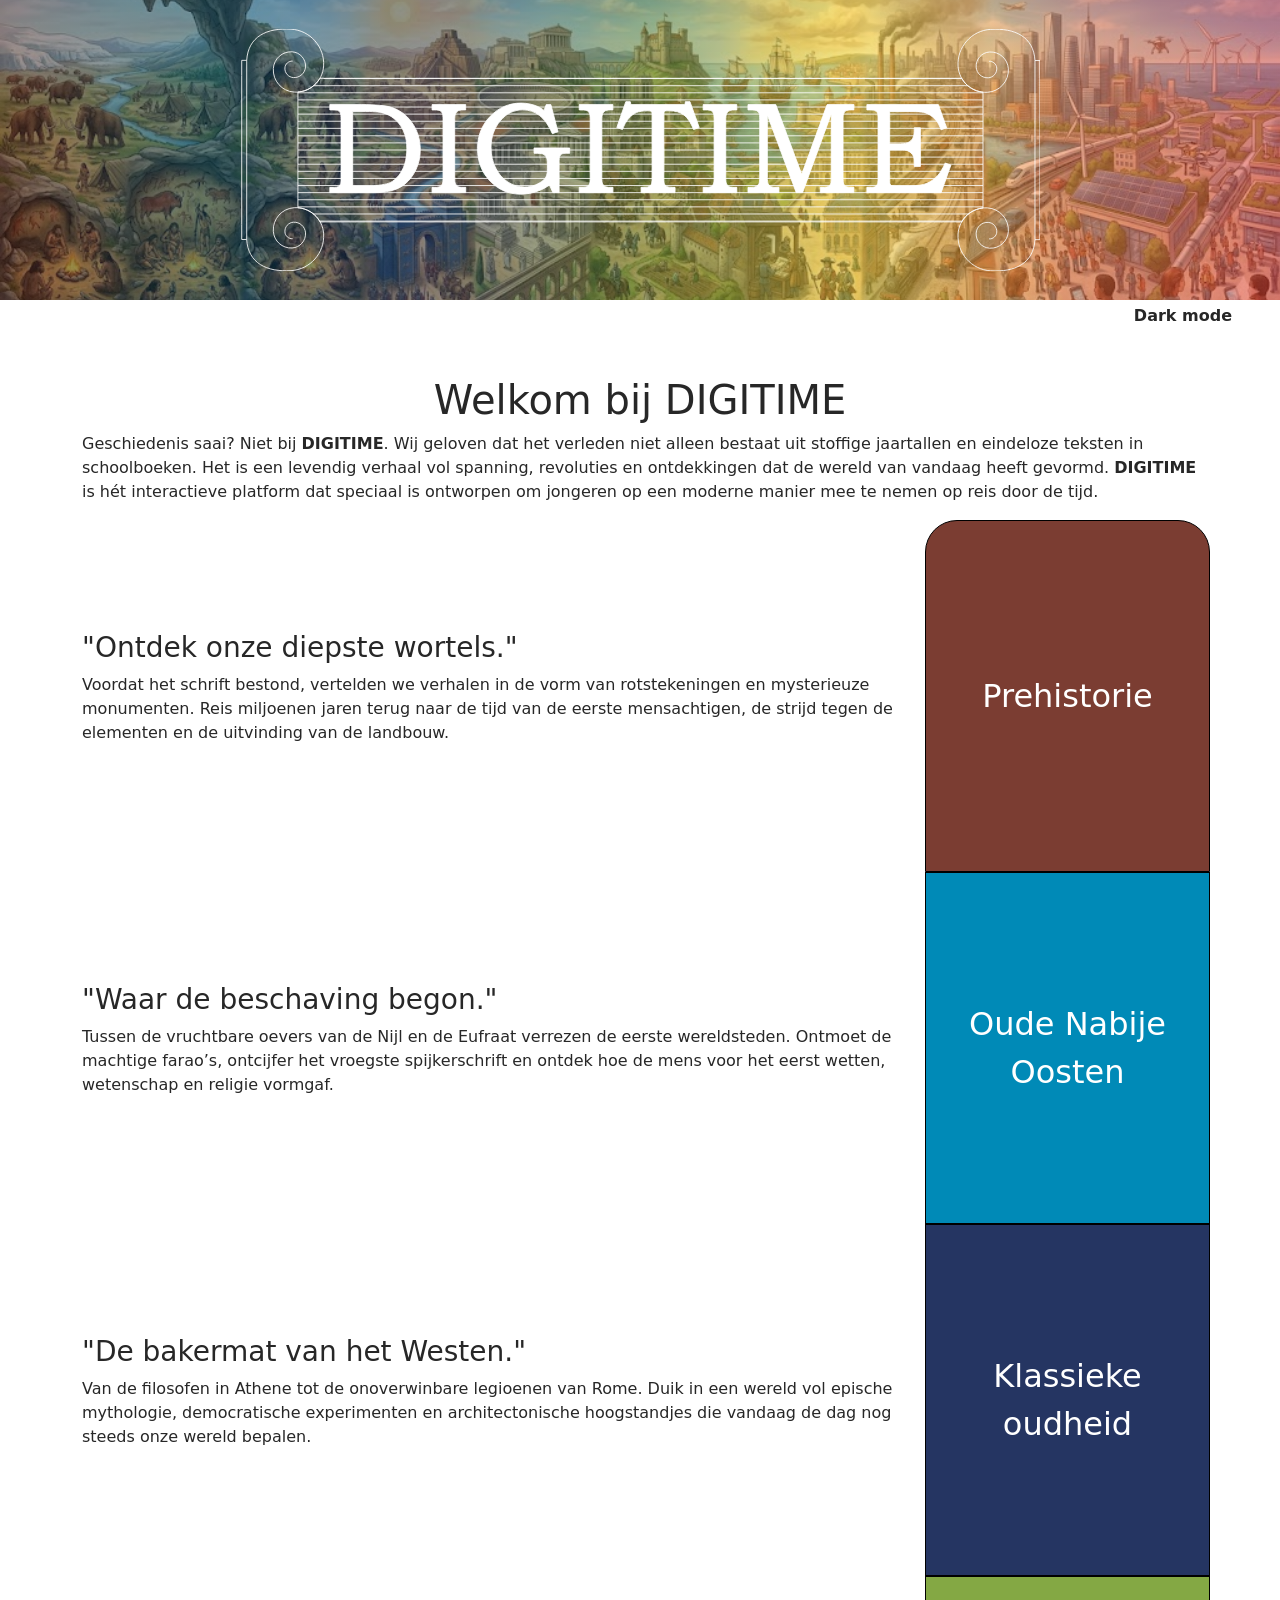
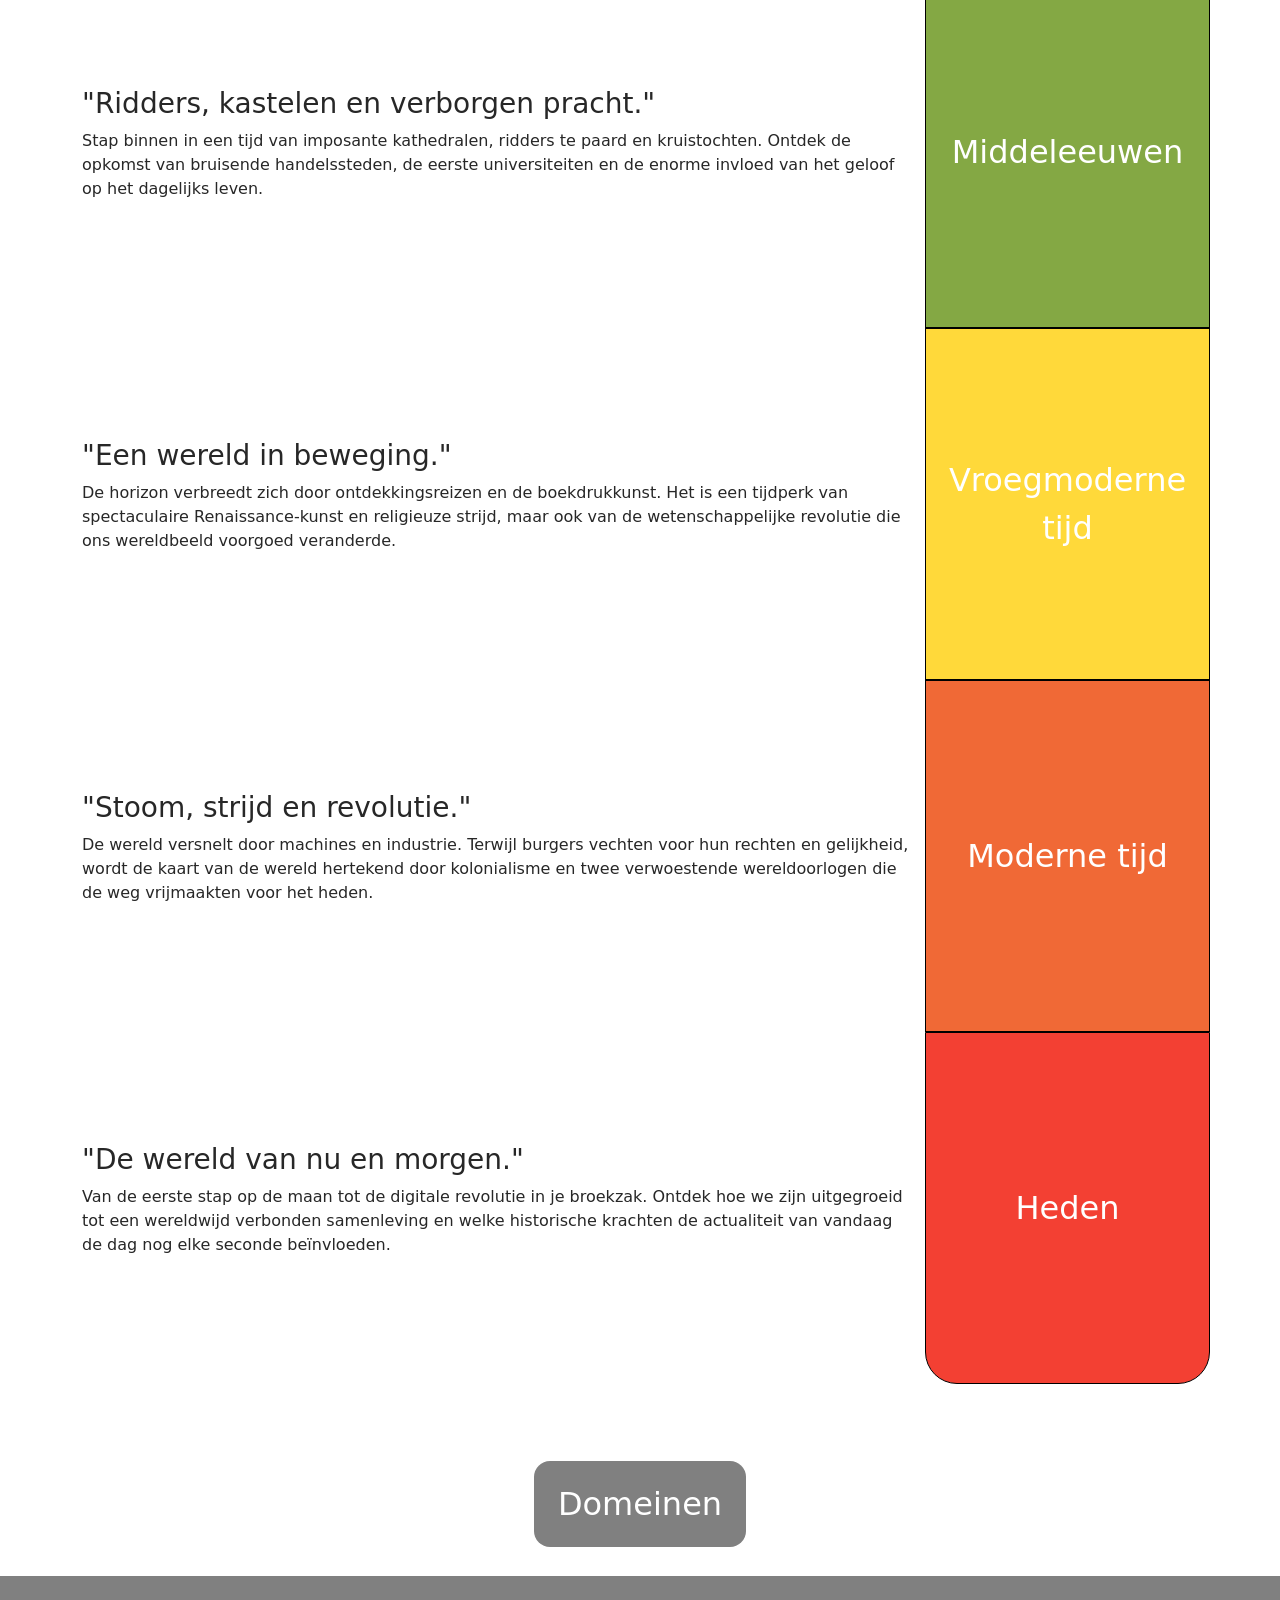
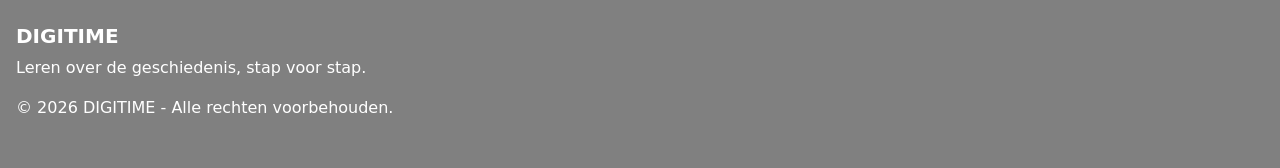
==== index.html @ 824a4dc9 "." ====
<!DOCTYPE html>
<html lang="nl">
<head>
    <meta charset="UTF-8">
    <meta content="width=device-width, initial-scale=1.0" name="viewport">
    <title>Digitime</title>
    <link href="/style/Main.css" rel="stylesheet">
    <link rel="shortcut icon" href="../fotos/faviconWhite.ico" type="image/x-icon">
    <script src="https://cdn.jsdelivr.net/npm/bootstrap@5.3.0/dist/js/bootstrap.bundle.min.js"></script>
</head>
<body>
<header class="w-100 mb-md-1 mb-2 d-flex justify-content-center align-items-center" id="mainPageHeader">
    <img src="fotos/logoWhite.svg" alt="logo van Digitime" id="logo">
</header>
<div class="d-flex justify-content-end pe-md-5 pe-3 pb-5">
    <input id="darkModeLightMode" name="darkMode/lightMode" type="checkbox">
    <label for="darkModeLightMode" id="darkMode">Dark mode</label>
    <label for="darkModeLightMode" id="lightMode">Light mode</label>
</div>
<h1 class="container text-center">Welkom bij DIGITIME</h1>
<p class="container text-center text-md-start">Geschiedenis saai? Niet bij <strong>DIGITIME</strong>. Wij geloven dat het verleden niet alleen bestaat uit stoffige
    jaartallen en eindeloze teksten in schoolboeken. Het is een levendig verhaal vol spanning, revoluties en
    ontdekkingen dat de wereld van vandaag heeft gevormd. <strong>DIGITIME</strong> is hét interactieve platform dat speciaal is
    ontworpen om jongeren op een moderne manier mee te nemen op reis door de tijd.</p>

<ul id="tijdlijn" class="container">
    <li class="container-fluid" id="Prehistorie">
        <div class="row">
            <div class="col-12 col-md-8 col-lg-9 my-auto d-none d-md-block">
                <h3>"Ontdek onze diepste wortels."</h3>
                <p>Voordat het schrift bestond, vertelden we verhalen in de vorm van rotstekeningen en
                    mysterieuze monumenten. Reis miljoenen jaren terug naar de tijd van de eerste mensachtigen, de
                    strijd
                    tegen de elementen en de uitvinding van de landbouw.</p>
            </div>
            <a class="col-3 col-md-4 col-lg-3 tijdvak" href="subpaginas/prehistorie.html">Prehistorie</a>
        </div>
    </li>
    <li class="container-fluid" id="OudeNabijeOosten">
        <div class="row">
            <div class="col-12 col-md-8 col-lg-9 my-auto d-none d-md-block">
                <h3>"Waar de beschaving begon."</h3>
                <p>Tussen de vruchtbare oevers van de Nijl en de Eufraat verrezen de eerste wereldsteden. Ontmoet de
                    machtige farao’s, ontcijfer het vroegste spijkerschrift en ontdek hoe de mens voor het eerst wetten,
                    wetenschap en religie vormgaf.</p>
            </div>
            <a class="col-3 col-md-4 col-lg-3 tijdvak" href="subpaginas/OudeNabijeOosten.html">Oude Nabije Oosten</a>
        </div>
    </li>
    <li class="container-fluid" id="KlassiekeOudheid">
        <div class="row">
            <div class="col-12 col-md-8 col-lg-9 my-auto d-none d-md-block">
                <h3>"De bakermat van het Westen."</h3>
                <p>Van de filosofen in Athene tot de onoverwinbare legioenen van Rome. Duik in een wereld vol epische
                    mythologie, democratische experimenten en architectonische hoogstandjes die vandaag de dag nog
                    steeds onze wereld bepalen.</p>
            </div>
            <a class="col-3 col-md-4 col-lg-3 tijdvak" href="subpaginas/KlassiekeOudheid.html">Klassieke oudheid</a>
        </div>
    </li>
    <li class="container-fluid" id="Middeleeuwen">
        <div class="row">
            <div class="col-12 col-md-8 col-lg-9 my-auto d-none d-md-block">
                <h3>"Ridders, kastelen en verborgen pracht."</h3>
                <p>Stap binnen in een tijd van imposante kathedralen, ridders te paard en kruistochten. Ontdek de
                    opkomst van bruisende handelssteden, de eerste universiteiten en de enorme invloed van het geloof op
                    het dagelijks leven.</p>
            </div>
            <a class="col-3 col-md-4 col-lg-3 tijdvak" href="subpaginas/Middeleeuwen.html">Middeleeuwen</a>
        </div>
    </li>
    <li class="container-fluid" id="VroegmoderneTijd">
        <div class="row">
            <div class="col-12 col-md-8 col-lg-9 my-auto d-none d-md-block">
                <h3>"Een wereld in beweging."</h3>
                <p>De horizon verbreedt zich door ontdekkingsreizen en de boekdrukkunst. Het is een tijdperk van
                    spectaculaire Renaissance-kunst en religieuze strijd, maar ook van de wetenschappelijke revolutie
                    die ons wereldbeeld voorgoed veranderde.</p>
            </div>
            <a class="col-3 col-md-4 col-lg-3 tijdvak" href="subpaginas/vroegModerneTijd.html">Vroegmoderne tijd</a>
        </div>
    </li>
    <li class="container-fluid" id="ModerneTijd">
        <div class="row">
            <div class="col-12 col-md-8 col-lg-9 my-auto d-none d-md-block">
                <h3>"Stoom, strijd en revolutie."</h3>
                <p>De wereld versnelt door machines en industrie. Terwijl burgers vechten voor hun rechten en
                    gelijkheid, wordt de kaart van de wereld hertekend door kolonialisme en twee verwoestende
                    wereldoorlogen die de weg vrijmaakten voor het heden.</p>
            </div>
            <a class="col-3 col-md-4 col-lg-3 tijdvak" href="">Moderne tijd</a>
        </div>
    </li>
    <li class="container-fluid" id="Heden">
        <div class="row">
            <div class="col-12 col-md-8 col-lg-9 my-auto d-none d-md-block">
                <h3>"De wereld van nu en morgen."</h3>
                <p>Van de eerste stap op de maan tot de digitale revolutie in je broekzak. Ontdek hoe we zijn
                    uitgegroeid tot een wereldwijd verbonden samenleving en welke historische krachten de actualiteit
                    van vandaag de dag nog elke seconde beïnvloeden.</p>
            </div>
            <a class="col-3 col-md-4 col-lg-3 tijdvak" href="">Heden</a>
        </div>
    </li>
</ul>

<div class="container pt-5 mt-5">
    <div class="text-center">
        <a href="subpaginas/domeinen.html" id="domeinen">Domeinen</a>
    </div>

</div>
<footer class="ps-3 mt-5 py-5">
    <h5 class="fw-bold">DIGITIME</h5>
    <p>Leren over de geschiedenis, stap voor stap.</p>
    <p class="mb-0">&copy; 2026 DIGITIME - Alle rechten voorbehouden.</p>
</footer>
<script src="js/Darkmode.js"></script>
</body>
</html>
---- style/Main.css ----
@import "bootstrap.min.css";
@import "global_vars.css";

* {
    padding: 0;
    margin: 0;
    box-sizing: border-box;
    scroll-behavior: smooth;
}

header img {
    max-width: 100%;
    min-height: 15rem;
    height: auto;
    border-radius: 0;
}

body {
    position: relative;
    min-height: 100vh;
    padding-bottom: 50px;
    width: 100%;
    max-width: 100%;
    overflow-x: hidden;
    transition: background-color 0.6s ease;
    background-color: white;
    color: #272727;

    .tijd {
        border-bottom: 2px solid;
    }

    p.tijd {
        font-size: 1.2rem;
    }

    section {
        padding-bottom: 2rem;

        img, video {
            border-radius: 3rem;
            max-width: 100%;
            height: auto;
            object-fit: cover;
        }

        video {
            max-width: 60%;
        }

    }

    table {
        width: 100%;
    }

    #Header {
        border-radius: 0;
        width: 100%;
        display: flex;
    }

    img, video {
        border-radius: 3rem;
    }

    #logo {
        border-radius: 0;
    }

    .btn-controle{
        margin-top: 1rem;
        width: 100%;
    }

    .btn-primary {
        border: 0;
    }

    #domeinen {
        font-size: 2rem;
        color: white;
        text-decoration: none;
        background-color: Grey;
        padding: 1.5rem;
        border-radius: 1rem;
        transition: background-color 0.5s;

        &:hover {
            background-color: darkgray;
        }
    }
}

#mainPageHeader {
    background-image:
            linear-gradient(90deg,rgba(82, 37, 27, 0.5) 0%, rgba(0, 69, 92, 0.5) 16%, rgba(37, 53, 98, 0.5) 33%, rgba(92, 119, 47, 0.5) 50%, rgba(255, 217, 58, 0.5) 68%, rgba(240, 105, 54, 0.5) 84%, rgba(243, 64, 51, 0.5) 100%),
    url("../fotos/header.jpeg");
    background-size: cover;
    width: auto;
    max-height: 300px;
    min-height: 300px;
    background-repeat: no-repeat;
    background-position: center;

    img {
        max-width: 50rem;
        width: 100%;
    }
}

footer {
    width: 100%;
    background-color: grey;
    color: white;
    position: absolute;
}

#tijdlijn {
    list-style-type: none;
    width: 100%;
    margin: auto;

    li {
        padding-left: 0;
        padding-right: 0;

        a {
            display: flex;
            justify-content: center;
            align-items: center;
            font-size: 2rem;
            text-decoration: none;
            color: white;
            height: 22rem;
            text-align: center;

            @media screen and (max-width: 767px) {
                margin: 0 auto;
                width: 80%;
                height: 11rem;
            }
        }

    }
}

.tijdvak {
    border: 1px solid black;
}

#Prehistorie div .tijdvak {
    border-radius: 2rem 2rem 0 0;
    background-color: #7b3d32;
    transition: background-color 0.5s ease;

    &:hover {
        background-color: #633128;
    }
}

#OudeNabijeOosten div .tijdvak{
    background-color: #008AB7;
    transition: background-color 0.5s ease;

    &:hover {
        background-color: #006f94;
    }
}

#KlassiekeOudheid div .tijdvak{
    background-color: #253562;
    transition: background-color 0.5s ease;

    &:hover {
        background-color: #1a2646;
    }
}

#Middeleeuwen div .tijdvak{
    background-color: #84A844;
    transition: background-color 0.5s ease;

    &:hover {
        background-color: #6a8736;
    }
}

#VroegmoderneTijd div .tijdvak{
    background-color: #FFD93A;
    transition: background-color 0.5s ease;

    &:hover {
        background-color: #e6c234;
    }
}

#ModerneTijd div .tijdvak{
    background-color: #F06936;
    transition: background-color 0.5s ease;

    &:hover {
        background-color: #d15a2d;
    }
}

#Heden div .tijdvak{
    background-color: #F34033;
    border-radius: 0 0 2rem 2rem;
    transition: background-color 0.6s ease;

    &:hover {
        background-color: #c43329;
    }
}
div {
    label {
        font-weight: bold;
    }

    #darkModeLightMode {
        display: none;
    }
}

.accordion-body {
    background-color: black;
}

.no-transition, .no-transition * {
    transition: none !important;
}

#darkMode, #lightMode {
    cursor: pointer;
}
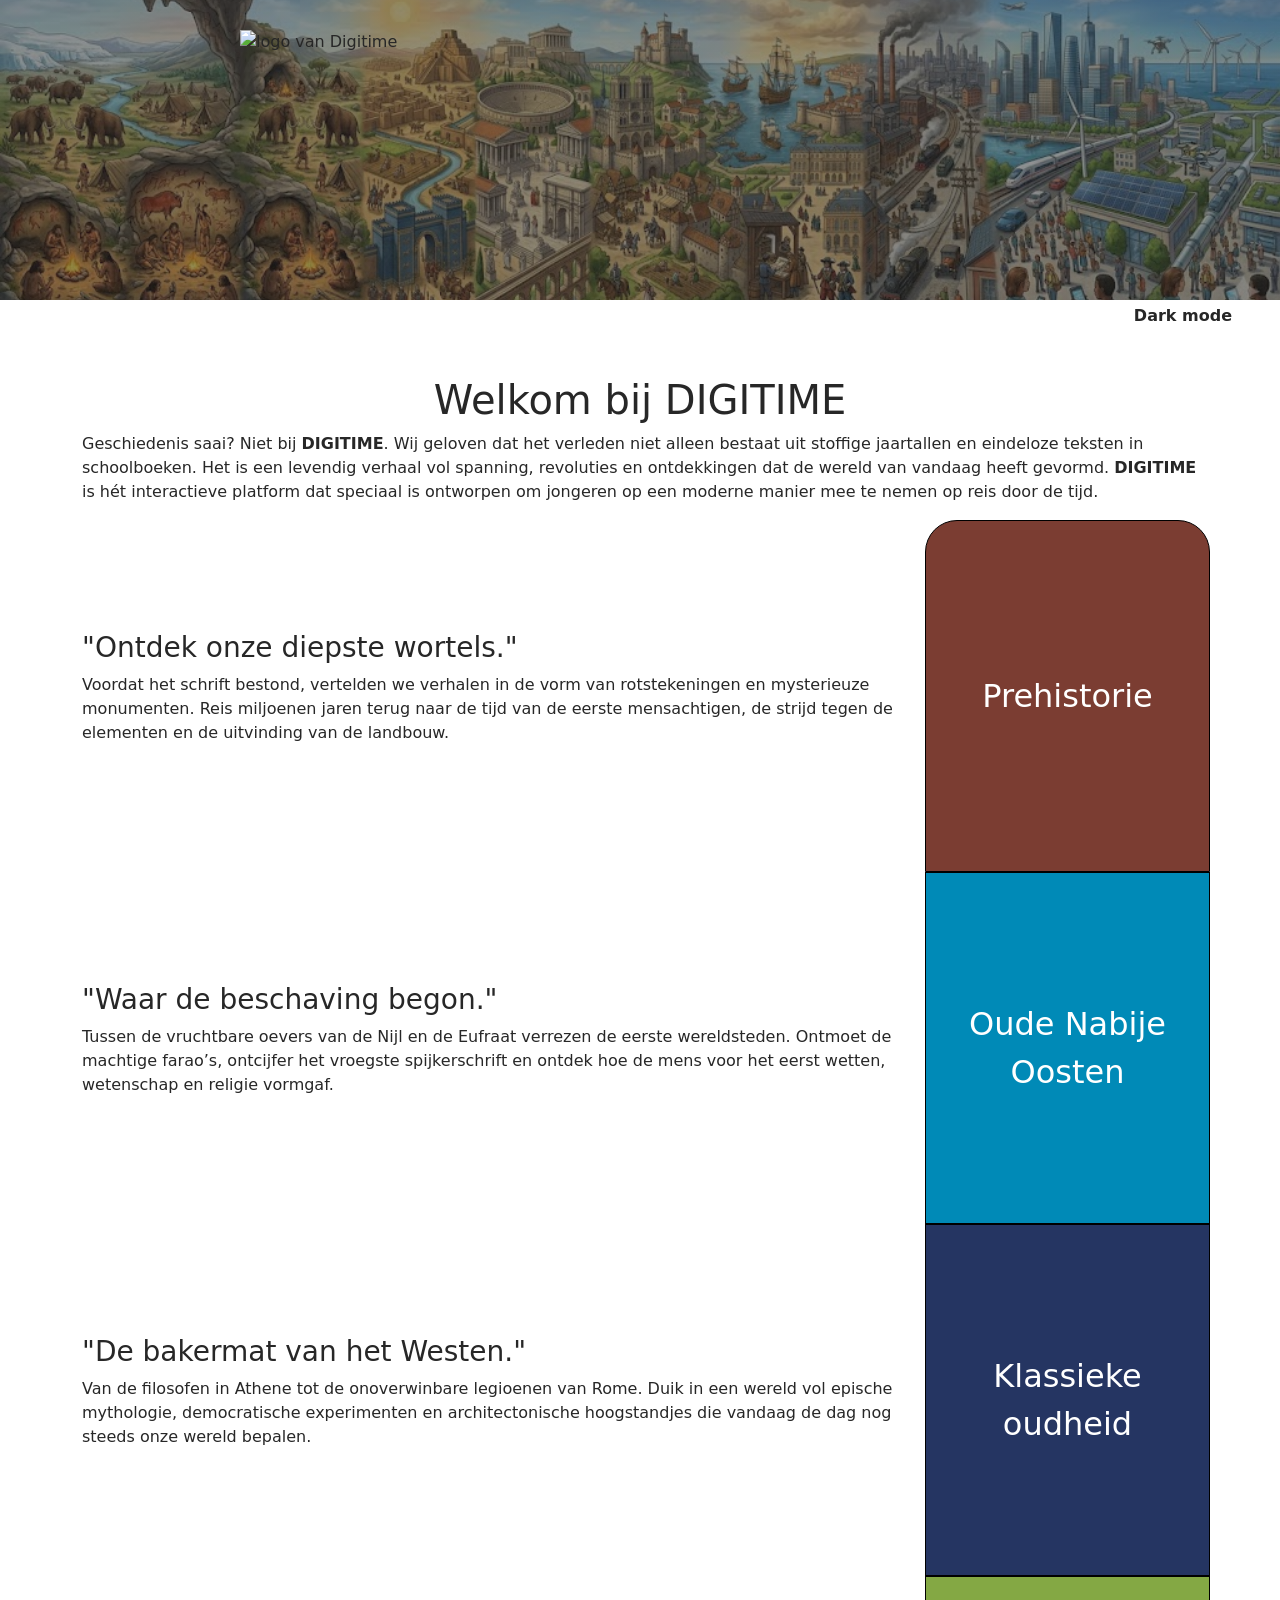
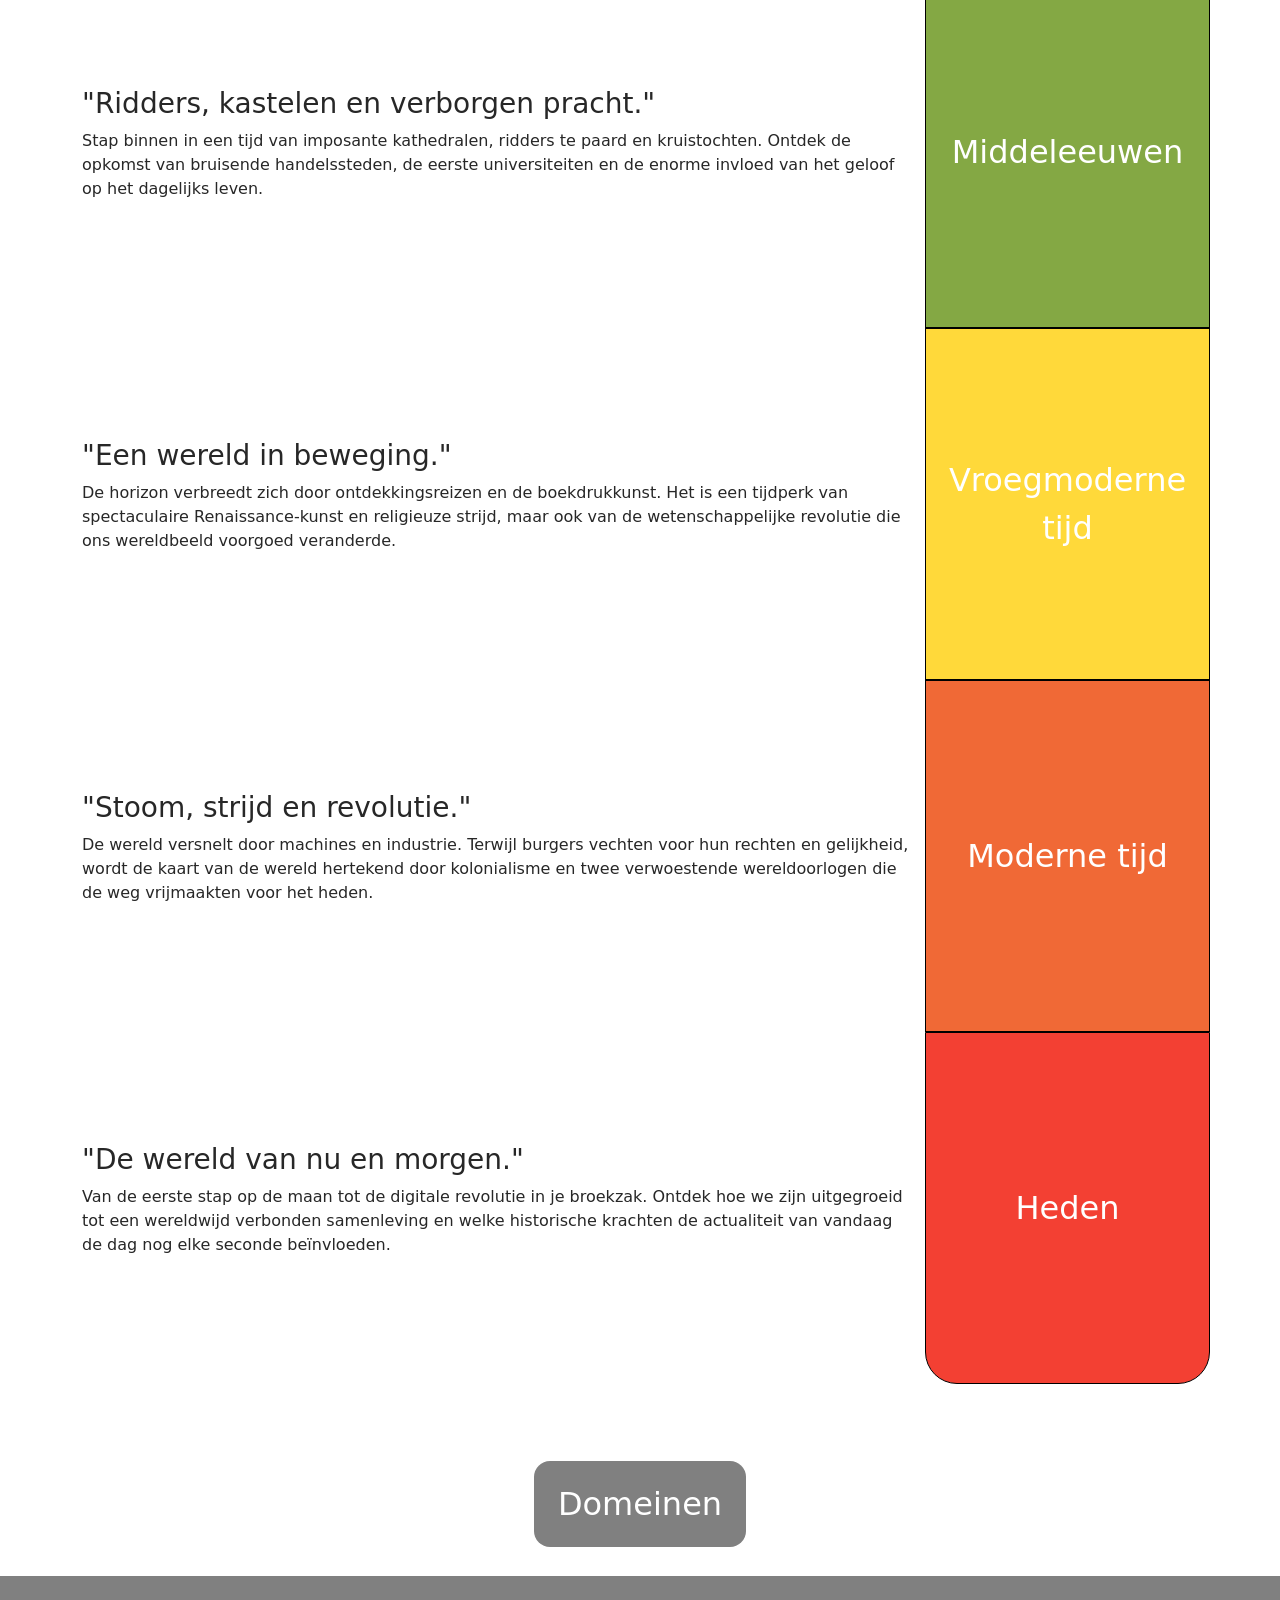
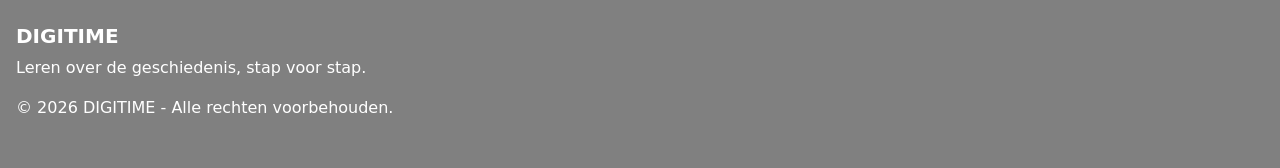
==== commit 765db9c3: "." ====
--- a/index.html
+++ b/index.html
@@ -10,7 +10,7 @@
 </head>
 <body>
 <header class="w-100 mb-md-1 mb-2 d-flex justify-content-center align-items-center" id="mainPageHeader">
-    <img src="fotos/logoWhite.svg" alt="logo van Digitime" id="logo">
+    <img src="fotos/logoKleurWit.svg" alt="logo van Digitime" id="logo">
 </header>
 <div class="d-flex justify-content-end pe-md-5 pe-3 pb-5">
     <input id="darkModeLightMode" name="darkMode/lightMode" type="checkbox">
--- a/style/Main.css
+++ b/style/Main.css
@@ -93,9 +93,12 @@
 }
 
 #mainPageHeader {
+    /*background-image:*/
+    /*        linear-gradient(90deg,rgba(82, 37, 27, 0.5) 0%, rgba(0, 69, 92, 0.5) 16%, rgba(37, 53, 98, 0.5) 33%, rgba(92, 119, 47, 0.5) 50%, rgba(255, 217, 58, 0.5) 68%, rgba(240, 105, 54, 0.5) 84%, rgba(243, 64, 51, 0.5) 100%),*/
+    /*url("../fotos/header.jpeg");*/
     background-image:
-            linear-gradient(90deg,rgba(82, 37, 27, 0.5) 0%, rgba(0, 69, 92, 0.5) 16%, rgba(37, 53, 98, 0.5) 33%, rgba(92, 119, 47, 0.5) 50%, rgba(255, 217, 58, 0.5) 68%, rgba(240, 105, 54, 0.5) 84%, rgba(243, 64, 51, 0.5) 100%),
-    url("../fotos/header.jpeg");
+            linear-gradient(90deg, rgba(39, 39, 39, 0.5) 0%, rgba(39, 39, 39, 0.5) 100%),
+            url("../fotos/header.jpeg");
     background-size: cover;
     width: auto;
     max-height: 300px;
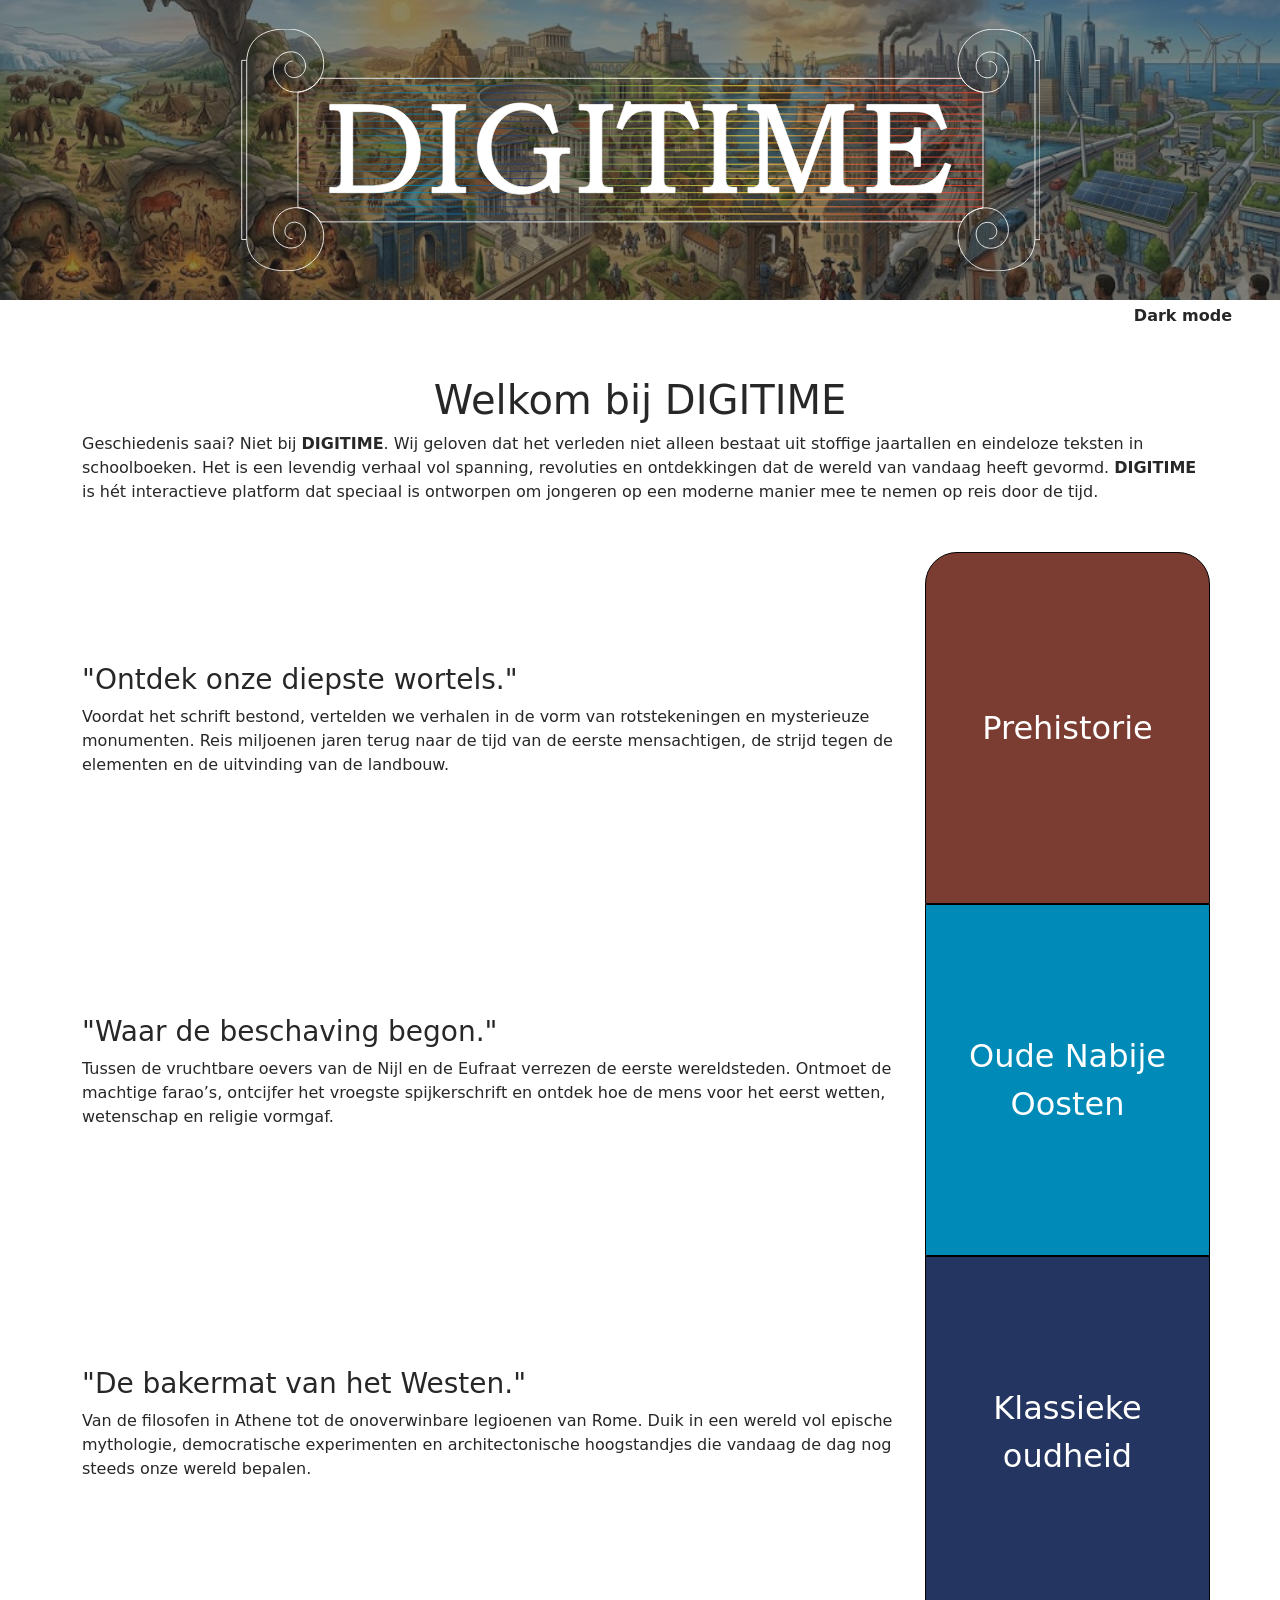
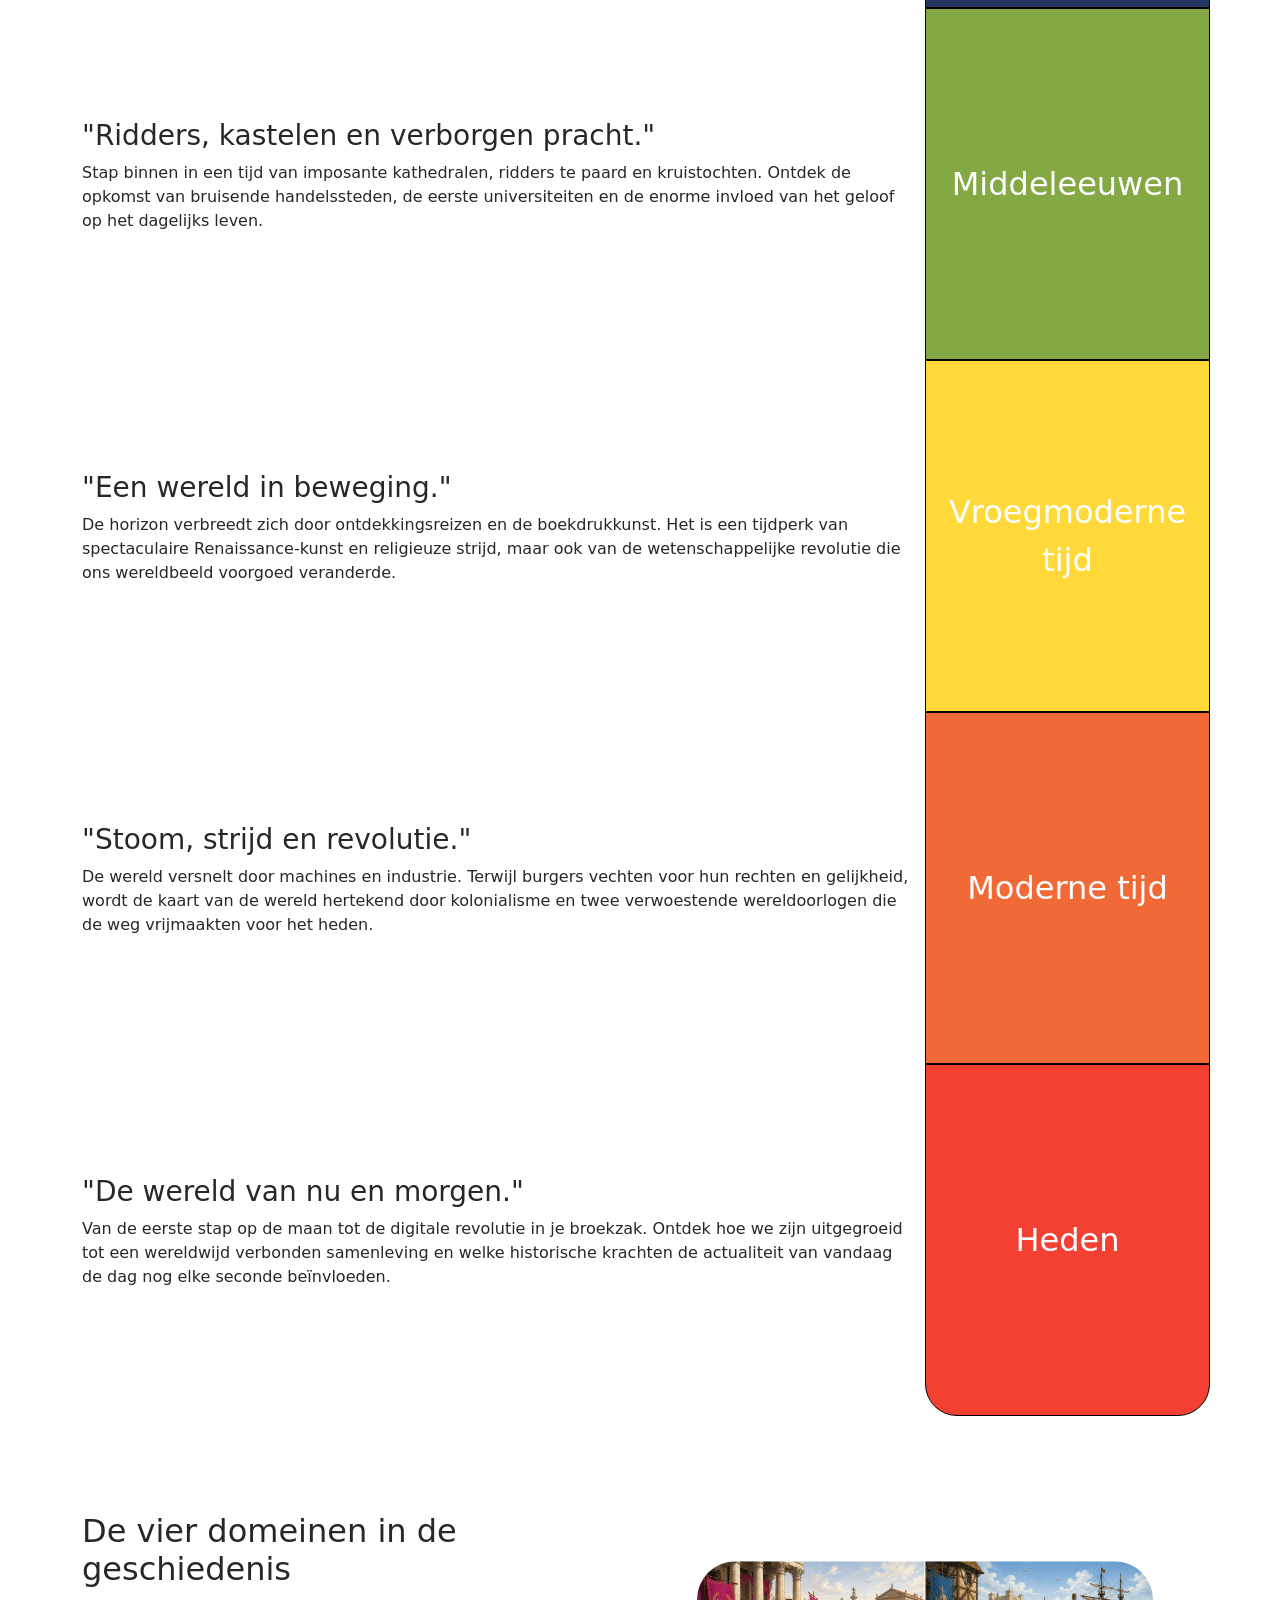
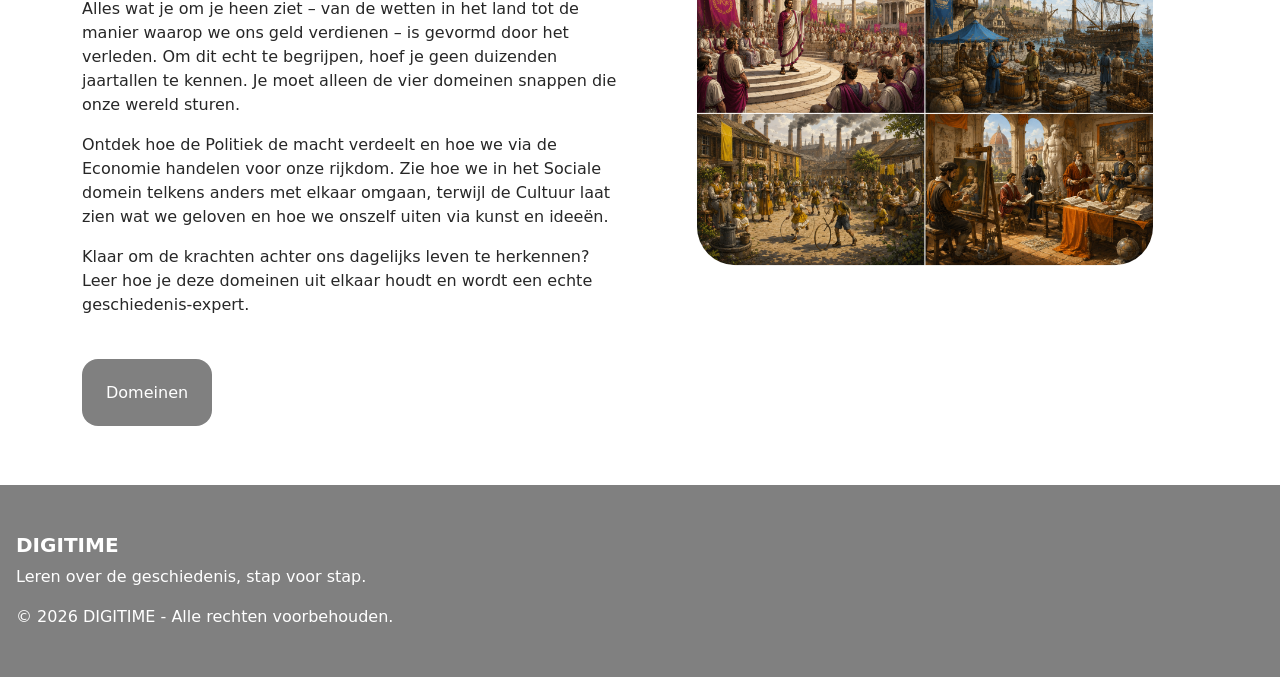
==== commit 01fe8f05: "HTML + foto fixes" ====
--- a/index.html
+++ b/index.html
@@ -10,18 +10,20 @@
 </head>
 <body>
 <header class="w-100 mb-md-1 mb-2 d-flex justify-content-center align-items-center" id="mainPageHeader">
-    <img src="fotos/logoKleurWit.svg" alt="logo van Digitime" id="logo">
+    <img src="../fotos/logoKleurWit.svg" alt="logo van Digitime" id="logo">
 </header>
 <div class="d-flex justify-content-end pe-md-5 pe-3 pb-5">
     <input id="darkModeLightMode" name="darkMode/lightMode" type="checkbox">
     <label for="darkModeLightMode" id="darkMode">Dark mode</label>
     <label for="darkModeLightMode" id="lightMode">Light mode</label>
 </div>
-<h1 class="container text-center">Welkom bij DIGITIME</h1>
-<p class="container text-center text-md-start">Geschiedenis saai? Niet bij <strong>DIGITIME</strong>. Wij geloven dat het verleden niet alleen bestaat uit stoffige
-    jaartallen en eindeloze teksten in schoolboeken. Het is een levendig verhaal vol spanning, revoluties en
-    ontdekkingen dat de wereld van vandaag heeft gevormd. <strong>DIGITIME</strong> is hét interactieve platform dat speciaal is
-    ontworpen om jongeren op een moderne manier mee te nemen op reis door de tijd.</p>
+<section class="container">
+    <h1 class=" text-center">Welkom bij DIGITIME</h1>
+    <p class="text-center text-md-start">Geschiedenis saai? Niet bij <strong>DIGITIME</strong>. Wij geloven dat het verleden niet alleen bestaat uit stoffige
+        jaartallen en eindeloze teksten in schoolboeken. Het is een levendig verhaal vol spanning, revoluties en
+        ontdekkingen dat de wereld van vandaag heeft gevormd. <strong>DIGITIME</strong> is hét interactieve platform dat speciaal is
+        ontworpen om jongeren op een moderne manier mee te nemen op reis door de tijd.</p>
+</section>
 
 <ul id="tijdlijn" class="container">
     <li class="container-fluid" id="Prehistorie">
@@ -33,7 +35,7 @@
                     strijd
                     tegen de elementen en de uitvinding van de landbouw.</p>
             </div>
-            <a class="col-3 col-md-4 col-lg-3 tijdvak" href="subpaginas/prehistorie.html">Prehistorie</a>
+            <a class='col-3 col-md-4 col-lg-3 tijdvak' href='subpaginas/prehistorie.html'>Prehistorie</a>
         </div>
     </li>
     <li class="container-fluid" id="OudeNabijeOosten">
@@ -44,7 +46,7 @@
                     machtige farao’s, ontcijfer het vroegste spijkerschrift en ontdek hoe de mens voor het eerst wetten,
                     wetenschap en religie vormgaf.</p>
             </div>
-            <a class="col-3 col-md-4 col-lg-3 tijdvak" href="subpaginas/OudeNabijeOosten.html">Oude Nabije Oosten</a>
+            <a class='col-3 col-md-4 col-lg-3 tijdvak' href='subpaginas/OudeNabijeOosten.html'>Oude Nabije Oosten</a>
         </div>
     </li>
     <li class="container-fluid" id="KlassiekeOudheid">
@@ -55,7 +57,7 @@
                     mythologie, democratische experimenten en architectonische hoogstandjes die vandaag de dag nog
                     steeds onze wereld bepalen.</p>
             </div>
-            <a class="col-3 col-md-4 col-lg-3 tijdvak" href="subpaginas/KlassiekeOudheid.html">Klassieke oudheid</a>
+            <a class='col-3 col-md-4 col-lg-3 tijdvak' href='subpaginas/KlassiekeOudheid.html'>Klassieke oudheid</a>
         </div>
     </li>
     <li class="container-fluid" id="Middeleeuwen">
@@ -66,7 +68,7 @@
                     opkomst van bruisende handelssteden, de eerste universiteiten en de enorme invloed van het geloof op
                     het dagelijks leven.</p>
             </div>
-            <a class="col-3 col-md-4 col-lg-3 tijdvak" href="subpaginas/Middeleeuwen.html">Middeleeuwen</a>
+            <a class='col-3 col-md-4 col-lg-3 tijdvak' href='subpaginas/Middeleeuwen.html'>Middeleeuwen</a>
         </div>
     </li>
     <li class="container-fluid" id="VroegmoderneTijd">
@@ -77,7 +79,7 @@
                     spectaculaire Renaissance-kunst en religieuze strijd, maar ook van de wetenschappelijke revolutie
                     die ons wereldbeeld voorgoed veranderde.</p>
             </div>
-            <a class="col-3 col-md-4 col-lg-3 tijdvak" href="subpaginas/vroegModerneTijd.html">Vroegmoderne tijd</a>
+            <a class='col-3 col-md-4 col-lg-3 tijdvak' href='subpaginas/vroegModerneTijd.html'>Vroegmoderne tijd</a>
         </div>
     </li>
     <li class="container-fluid" id="ModerneTijd">
@@ -88,7 +90,7 @@
                     gelijkheid, wordt de kaart van de wereld hertekend door kolonialisme en twee verwoestende
                     wereldoorlogen die de weg vrijmaakten voor het heden.</p>
             </div>
-            <a class="col-3 col-md-4 col-lg-3 tijdvak" href="">Moderne tijd</a>
+            <a class="col-3 col-md-4 col-lg-3 tijdvak" href="subpaginas/moderneTijd.html">Moderne tijd</a>
         </div>
     </li>
     <li class="container-fluid" id="Heden">
@@ -104,12 +106,47 @@
     </li>
 </ul>
 
-<div class="container pt-5 mt-5">
-    <div class="text-center">
-        <a href="subpaginas/domeinen.html" id="domeinen">Domeinen</a>
+<section class="container pt-5 mt-5">
+    <div class="row">
+        <div class="container-fluid col-12 col-lg-6 my-md-auto">
+            <div class="row">
+                <div class="col-12 my-md-auto">
+                    <h2>De vier domeinen in de geschiedenis</h2>
+                    <p>Alles wat je om je heen ziet – van de wetten in het land tot de manier waarop we ons geld verdienen – is gevormd
+                        door het verleden. Om dit echt te begrijpen, hoef je geen duizenden jaartallen te kennen. Je moet alleen de vier domeinen snappen die onze wereld sturen.
+                    </p>
+                    <p>
+                        Ontdek hoe de Politiek de macht verdeelt en hoe we via de Economie handelen voor onze rijkdom. Zie hoe we in het
+                        Sociale domein telkens anders met elkaar omgaan, terwijl de Cultuur laat zien wat we geloven en hoe we onszelf uiten via kunst en ideeën.
+                    </p>
+                    <p class="pb-5">
+                        Klaar om de krachten achter ons dagelijks leven te herkennen? Leer hoe je deze domeinen uit elkaar houdt en wordt een echte geschiedenis-expert.
+                    </p>
+                </div>
+                <div class="col-12 d-flex d-lg-block justify-content-center">
+                    <a href="subpaginas/domeinen.html" id="domeinen">Domeinen</a>
+                </div>
+            </div>
+        </div>
+
+        <div class="col-12 col-lg-6 p-0" id="fotoDomeinen">
+            <div class="container-fluid">
+                <div class="row">
+                    <img class="col-6 p-0" src="../fotos/domeinPolitiek.png" alt="">
+                    <img class="col-6 p-0" src="../fotos/domeinEconomisch.png" alt="">
+                    <img class="col-6 p-0" src="../fotos/domeinSociaal.png" alt="">
+                    <img class="col-6 p-0" src="../fotos/domeinCultureel.png" alt="">
+                </div>
+            </div>
+            <p id="tekstPolitiek">Politiek</p>
+            <p id="tekstEconomisch">Economisch</p>
+            <p id="tekstSociaal">Sociaal</p>
+            <p id="tekstCultureel">Cultureel</p>
+        </div>
+
     </div>
+</section>
 
-</div>
 <footer class="ps-3 mt-5 py-5">
     <h5 class="fw-bold">DIGITIME</h5>
     <p>Leren over de geschiedenis, stap voor stap.</p>
--- a/style/Main.css
+++ b/style/Main.css
@@ -46,6 +46,7 @@
 
         video {
             max-width: 60%;
+            object-fit: contain;
         }
 
     }
@@ -78,7 +79,7 @@
     }
 
     #domeinen {
-        font-size: 2rem;
+        font-size: 1rem;
         color: white;
         text-decoration: none;
         background-color: Grey;
@@ -93,11 +94,8 @@
 }
 
 #mainPageHeader {
-    /*background-image:*/
-    /*        linear-gradient(90deg,rgba(82, 37, 27, 0.5) 0%, rgba(0, 69, 92, 0.5) 16%, rgba(37, 53, 98, 0.5) 33%, rgba(92, 119, 47, 0.5) 50%, rgba(255, 217, 58, 0.5) 68%, rgba(240, 105, 54, 0.5) 84%, rgba(243, 64, 51, 0.5) 100%),*/
-    /*url("../fotos/header.jpeg");*/
     background-image:
-            linear-gradient(90deg, rgba(39, 39, 39, 0.5) 0%, rgba(39, 39, 39, 0.5) 100%),
+            linear-gradient(90deg, rgba(27, 27, 27, 0.5) 0%, rgba(27, 27, 27, 0.5) 100%),
             url("../fotos/header.jpeg");
     background-size: cover;
     width: auto;
@@ -236,4 +234,107 @@
 
 #darkMode, #lightMode {
     cursor: pointer;
+}
+
+#headerToBodyFade {
+    height: 1.5rem;
+}
+
+#bodyToFooterFade {
+    height: 1.5rem;
+}
+
+#fotoDomeinen {
+    position: relative;
+    color: white;
+    font-size: 2rem;
+    scale: 0.8;
+
+    img {
+        border-radius: 0;
+    }
+
+    div div :nth-child(1) {
+        border-radius: 3rem 0 0 0;
+    }
+
+    div div :nth-child(2) {
+        border-radius: 0 3rem 0 0;
+    }
+
+    div div :nth-child(3) {
+        border-radius: 0 0 0 3rem;
+    }
+
+    div div :nth-child(4) {
+        border-radius: 0 0 3rem 0;
+    }
+
+    p {
+        position: absolute;
+        transform: translate(-50%, -50%);
+        display: flex;
+        align-items: center;
+        justify-content: center;
+        opacity: 0;
+        transition: opacity 0.5s ease-in-out;
+
+        &:hover {
+            opacity: 1;
+        }
+    }
+
+    #tekstPolitiek {
+        border-radius: 3rem 0 0 0;
+        background-color: rgba(230, 29, 140, 0.5);
+        width: 50%;
+        height: 50%;
+        top: 25%;
+        left: 25%;
+    }
+
+    #tekstEconomisch {
+        border-radius: 0 3rem 0 0;
+        background-color: rgba(0, 173, 239, 0.5);
+        width: 50%;
+        height: 50%;
+        top: 25%;
+        left: 75%;
+    }
+
+    #tekstSociaal {
+        border-radius: 0 0 0 3rem;
+        background-color: rgba(248, 224, 16, 0.5);
+        width: 50%;
+        height: 50%;
+        top: 75%;
+        left: 25%;
+    }
+
+    #tekstCultureel {
+        border-radius: 0 0 3rem 0;
+        background-color: rgba(247, 148, 29, 0.5);
+        width: 50%;
+        height: 50%;
+        top: 75%;
+        left: 75%;
+    }
+}
+
+#logo {
+    #logoWit {
+        display: block;
+    }
+    #logoZwart {
+        display: none;
+    }
+
+    &:hover {
+        #logoZwart {
+            display: block;
+        }
+        #logoWit {
+            display: none;
+        }
+    }
 }
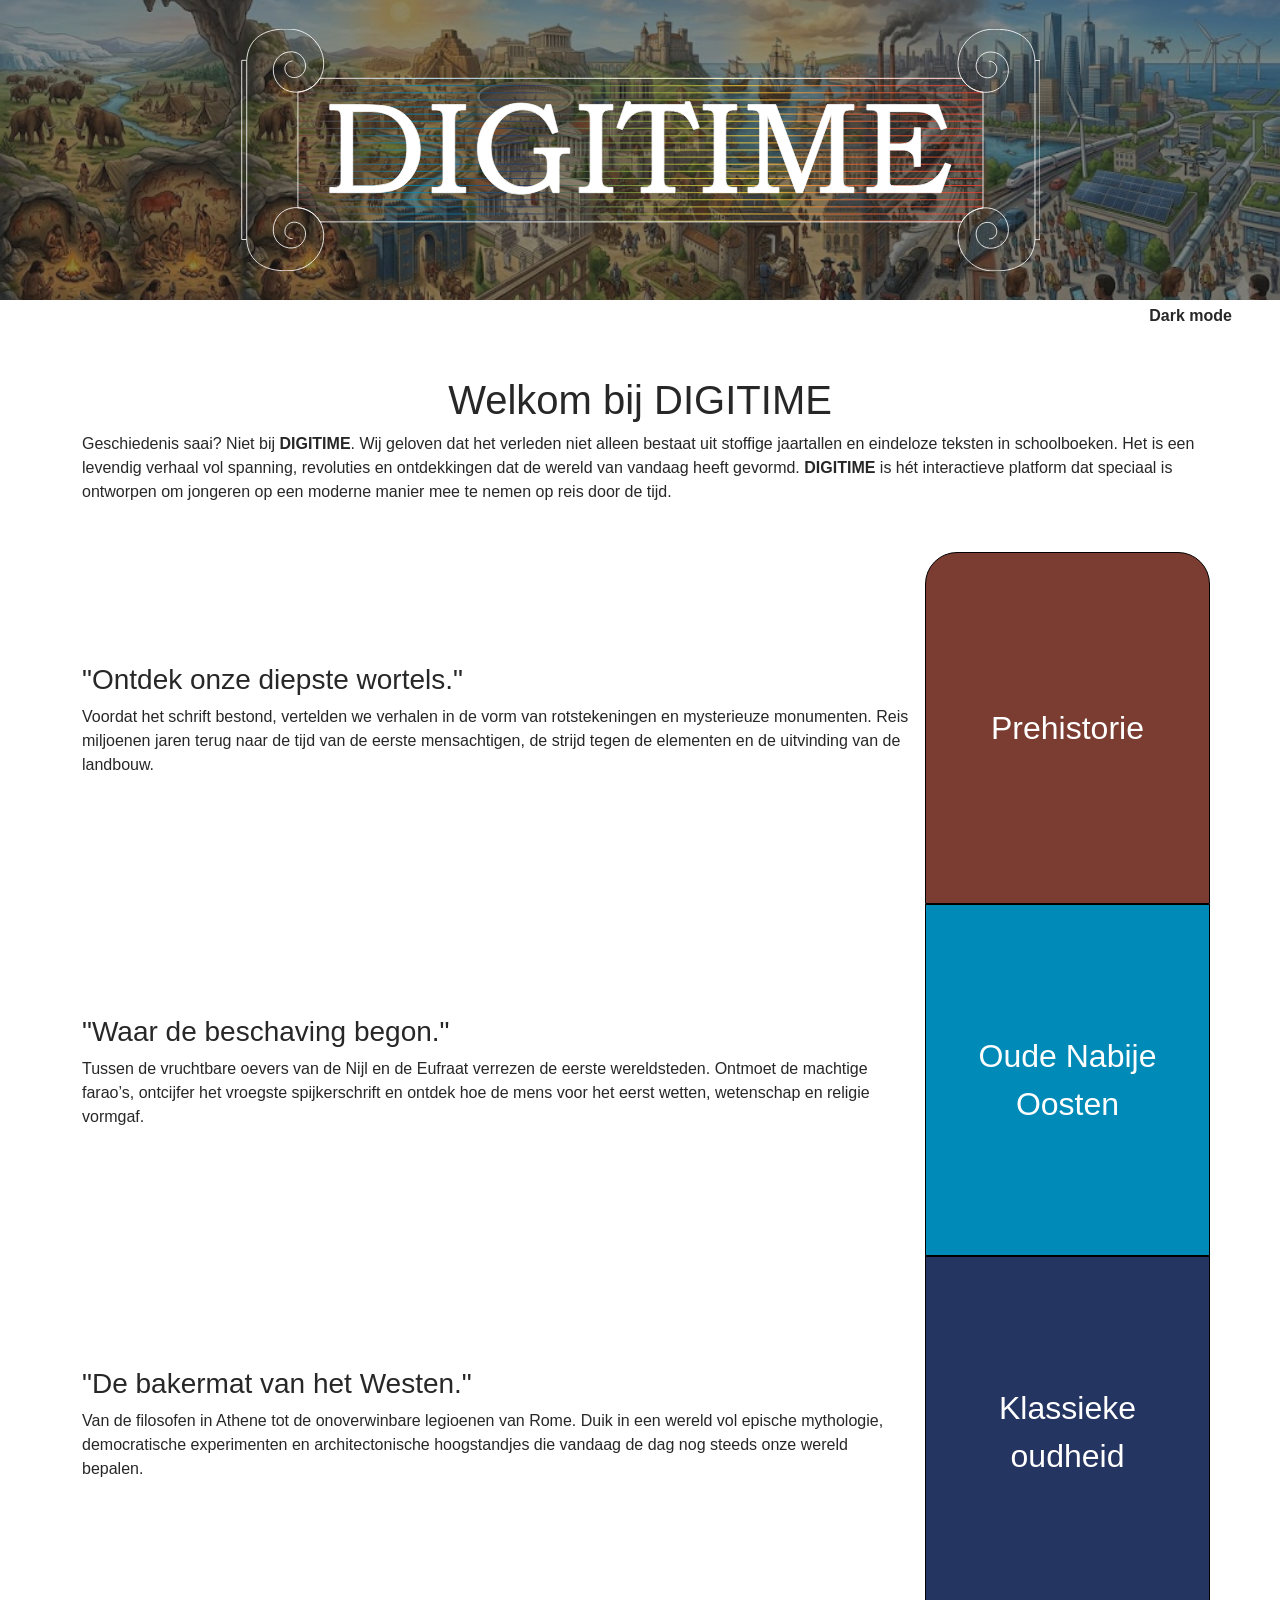
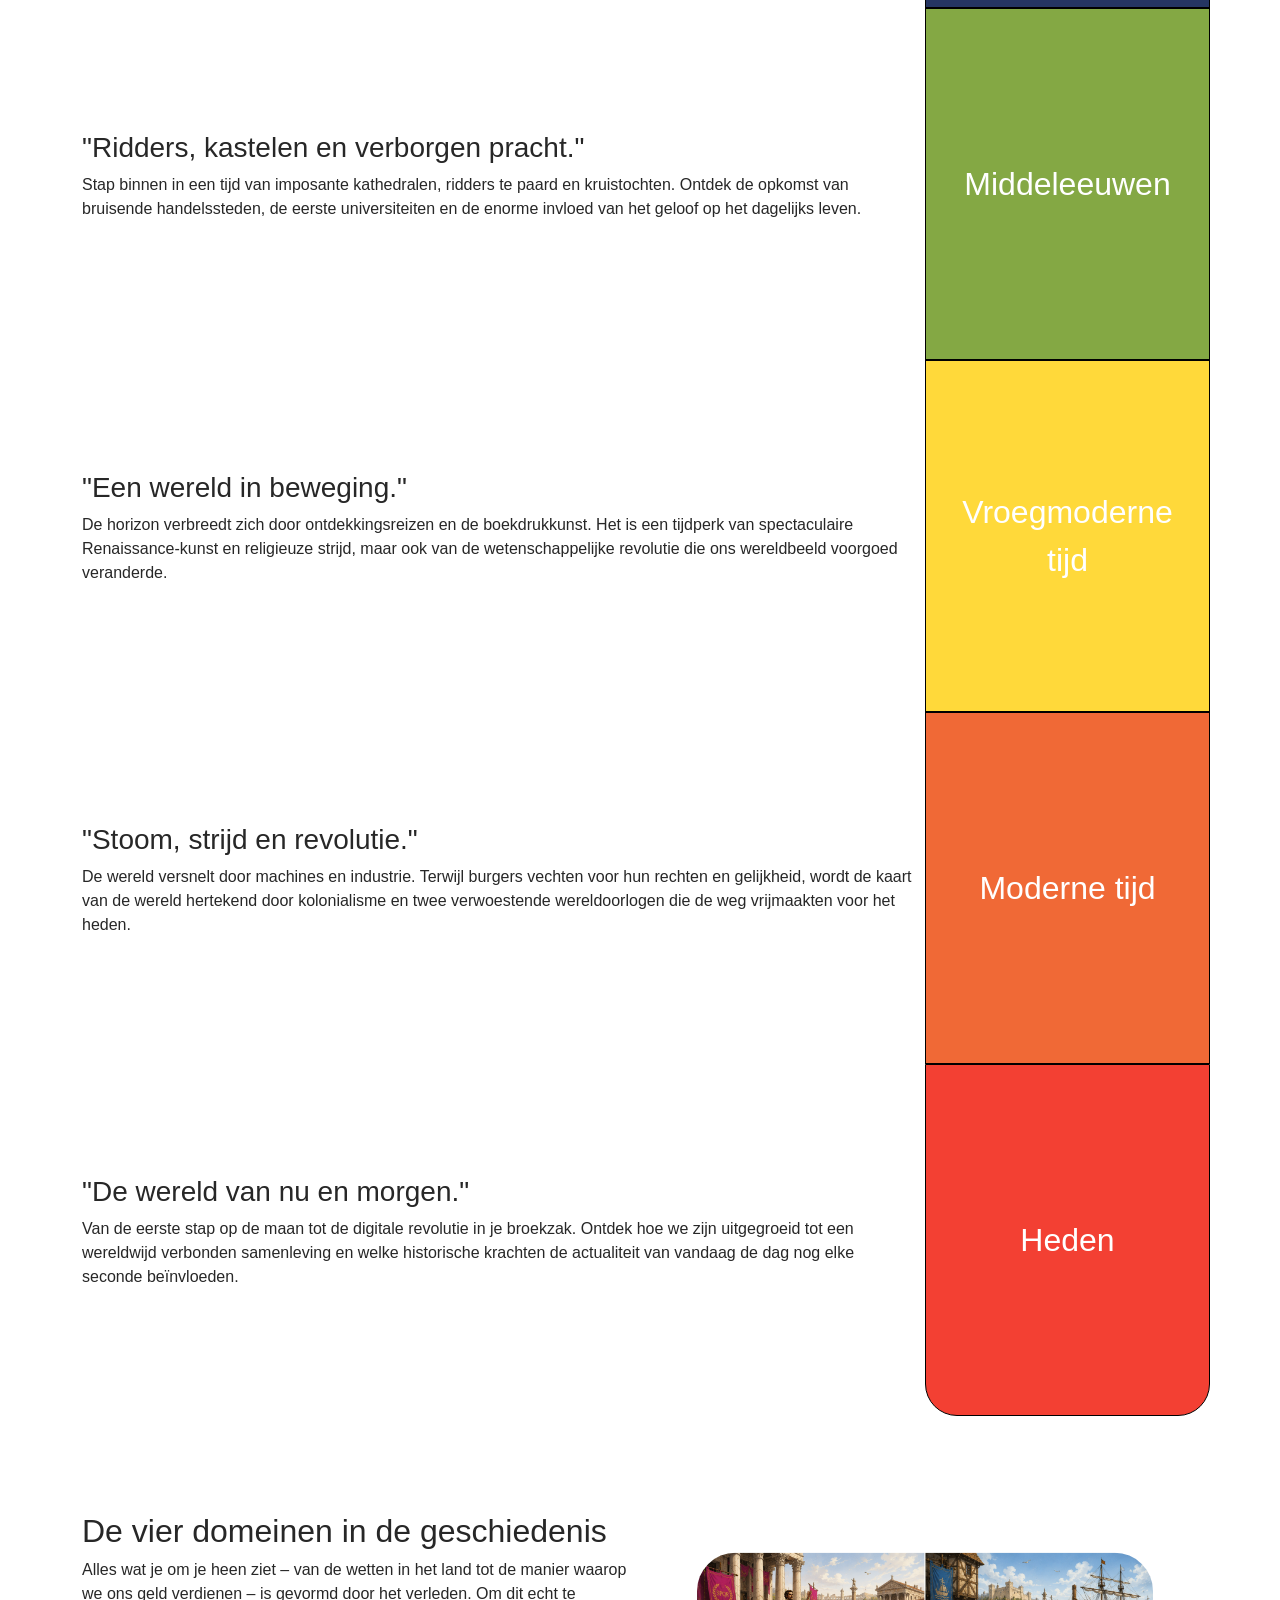
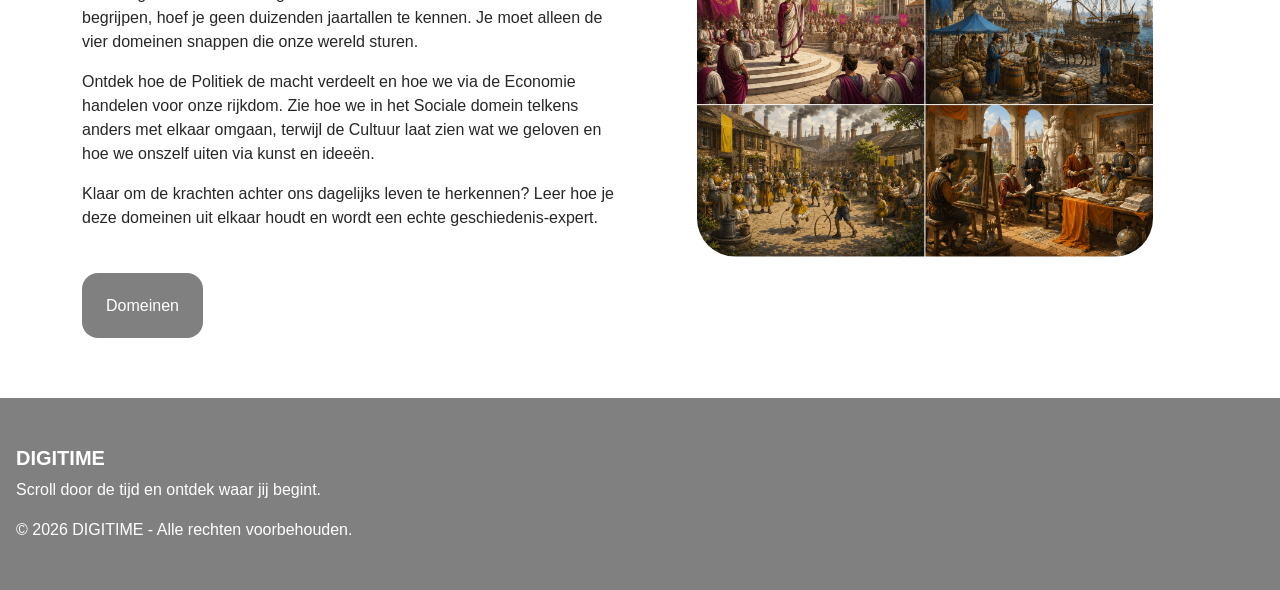
==== commit 10451f82: "." ====
--- a/index.html
+++ b/index.html
@@ -5,12 +5,12 @@
     <meta content="width=device-width, initial-scale=1.0" name="viewport">
     <title>Digitime</title>
     <link href="/style/Main.css" rel="stylesheet">
-    <link rel="shortcut icon" href="../fotos/faviconWhite.ico" type="image/x-icon">
+    <link rel="shortcut icon" href="fotos/faviconWhite.ico" type="image/x-icon">
     <script src="https://cdn.jsdelivr.net/npm/bootstrap@5.3.0/dist/js/bootstrap.bundle.min.js"></script>
 </head>
 <body>
 <header class="w-100 mb-md-1 mb-2 d-flex justify-content-center align-items-center" id="mainPageHeader">
-    <img src="../fotos/logoKleurWit.svg" alt="logo van Digitime" id="logo">
+    <img src="fotos/logoKleurWit.svg" alt="logo van Digitime" id="logo">
 </header>
 <div class="d-flex justify-content-end pe-md-5 pe-3 pb-5">
     <input id="darkModeLightMode" name="darkMode/lightMode" type="checkbox">
@@ -132,10 +132,10 @@
         <div class="col-12 col-lg-6 p-0" id="fotoDomeinen">
             <div class="container-fluid">
                 <div class="row">
-                    <img class="col-6 p-0" src="../fotos/domeinPolitiek.png" alt="">
-                    <img class="col-6 p-0" src="../fotos/domeinEconomisch.png" alt="">
-                    <img class="col-6 p-0" src="../fotos/domeinSociaal.png" alt="">
-                    <img class="col-6 p-0" src="../fotos/domeinCultureel.png" alt="">
+                    <img class="col-6 p-0" src="fotos/domeinPolitiek.png" alt="">
+                    <img class="col-6 p-0" src="fotos/domeinEconomisch.png" alt="">
+                    <img class="col-6 p-0" src="fotos/domeinSociaal.png" alt="">
+                    <img class="col-6 p-0" src="fotos/domeinCultureel.png" alt="">
                 </div>
             </div>
             <p id="tekstPolitiek">Politiek</p>
@@ -149,7 +149,7 @@
 
 <footer class="ps-3 mt-5 py-5">
     <h5 class="fw-bold">DIGITIME</h5>
-    <p>Leren over de geschiedenis, stap voor stap.</p>
+    <p>Scroll door de tijd en ontdek waar jij begint.</p>
     <p class="mb-0">&copy; 2026 DIGITIME - Alle rechten voorbehouden.</p>
 </footer>
 <script src="js/Darkmode.js"></script>
--- a/style/Main.css
+++ b/style/Main.css
@@ -6,6 +6,7 @@
     margin: 0;
     box-sizing: border-box;
     scroll-behavior: smooth;
+    font-family: Arial, Helvetica, sans-serif;
 }
 
 header img {
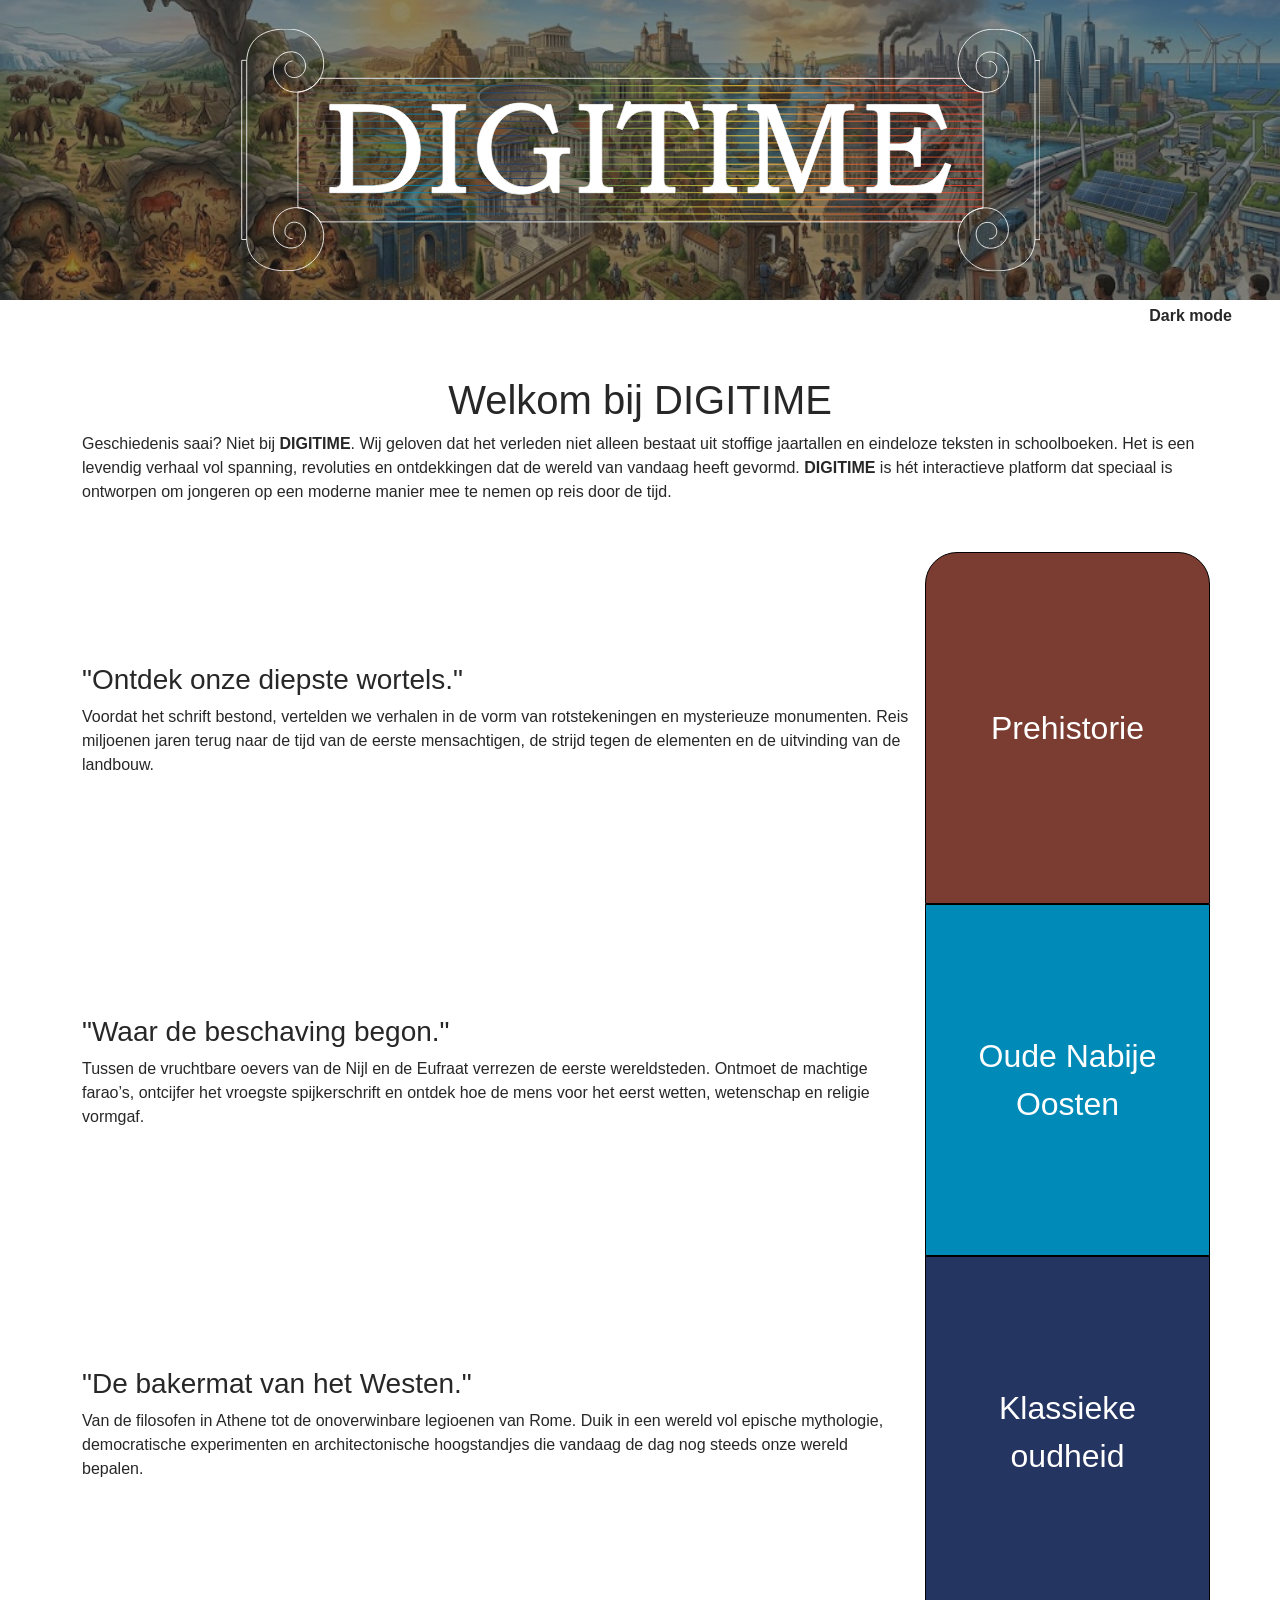
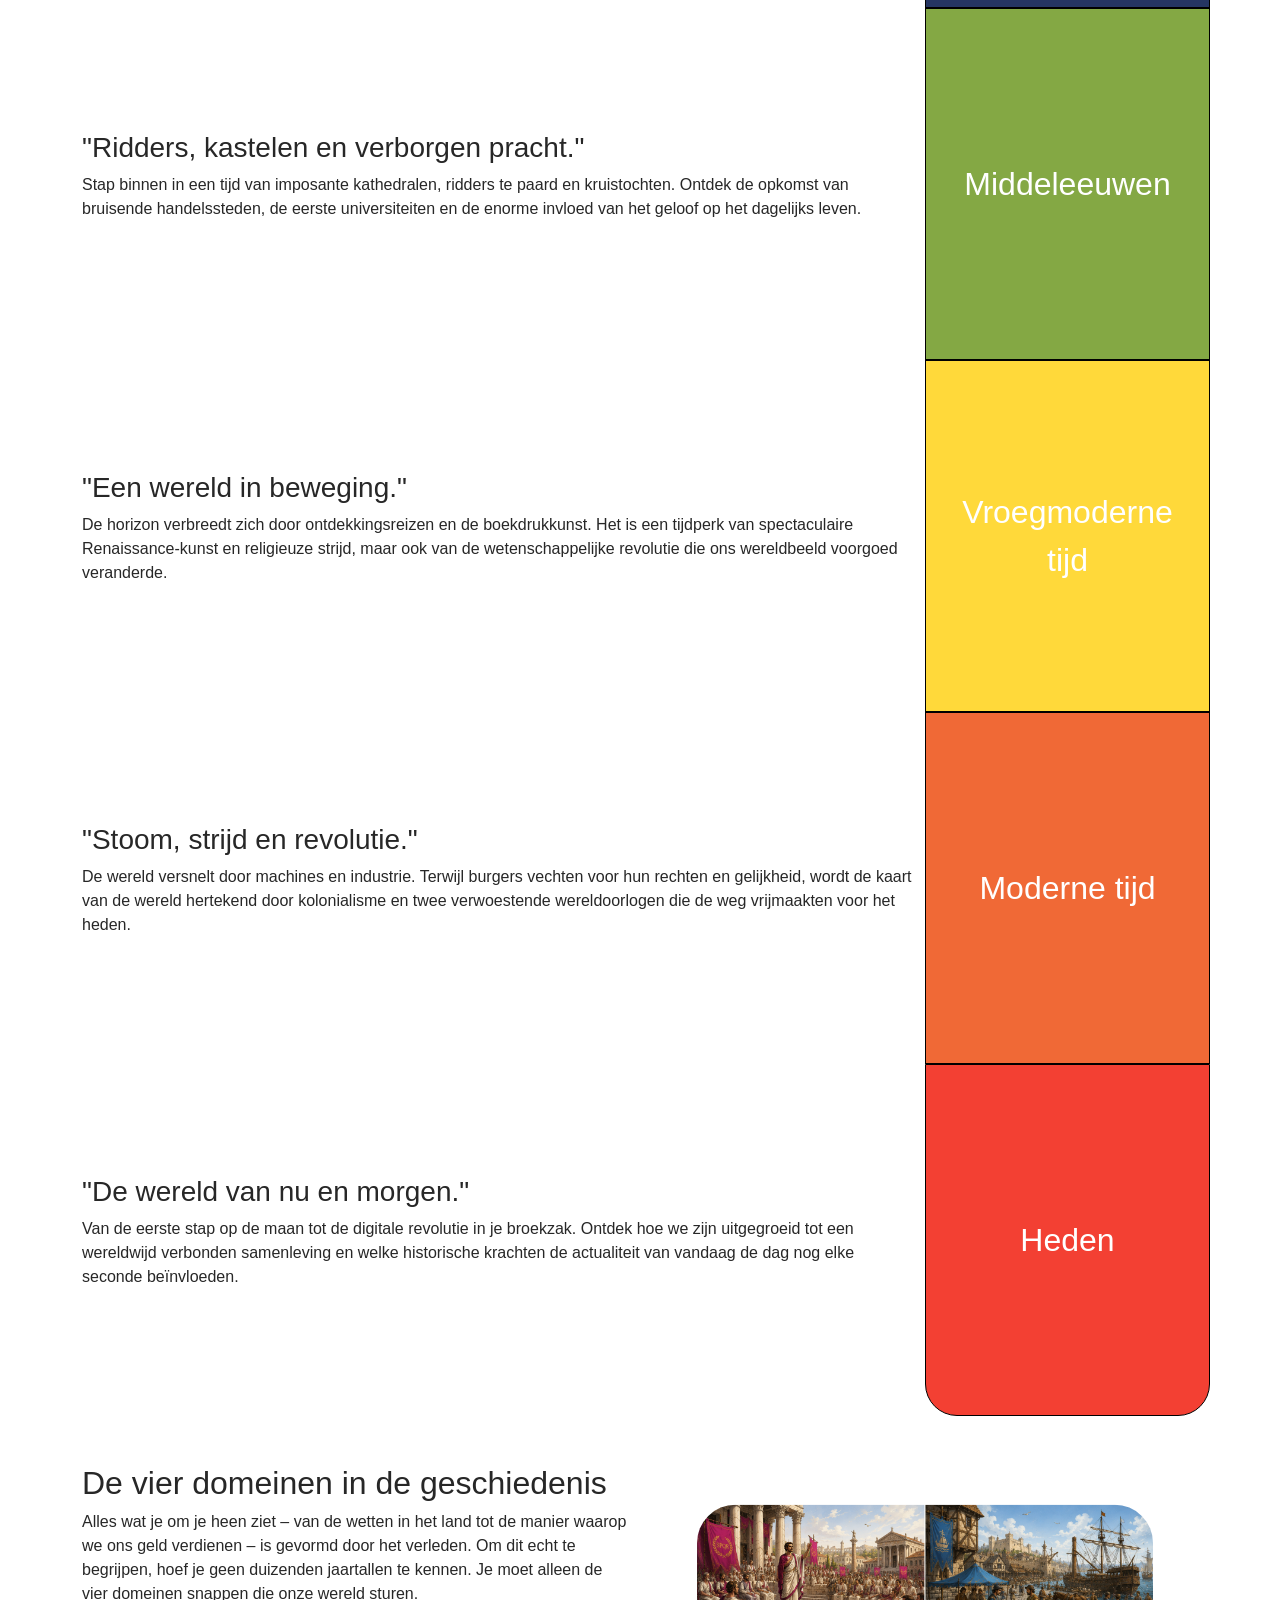
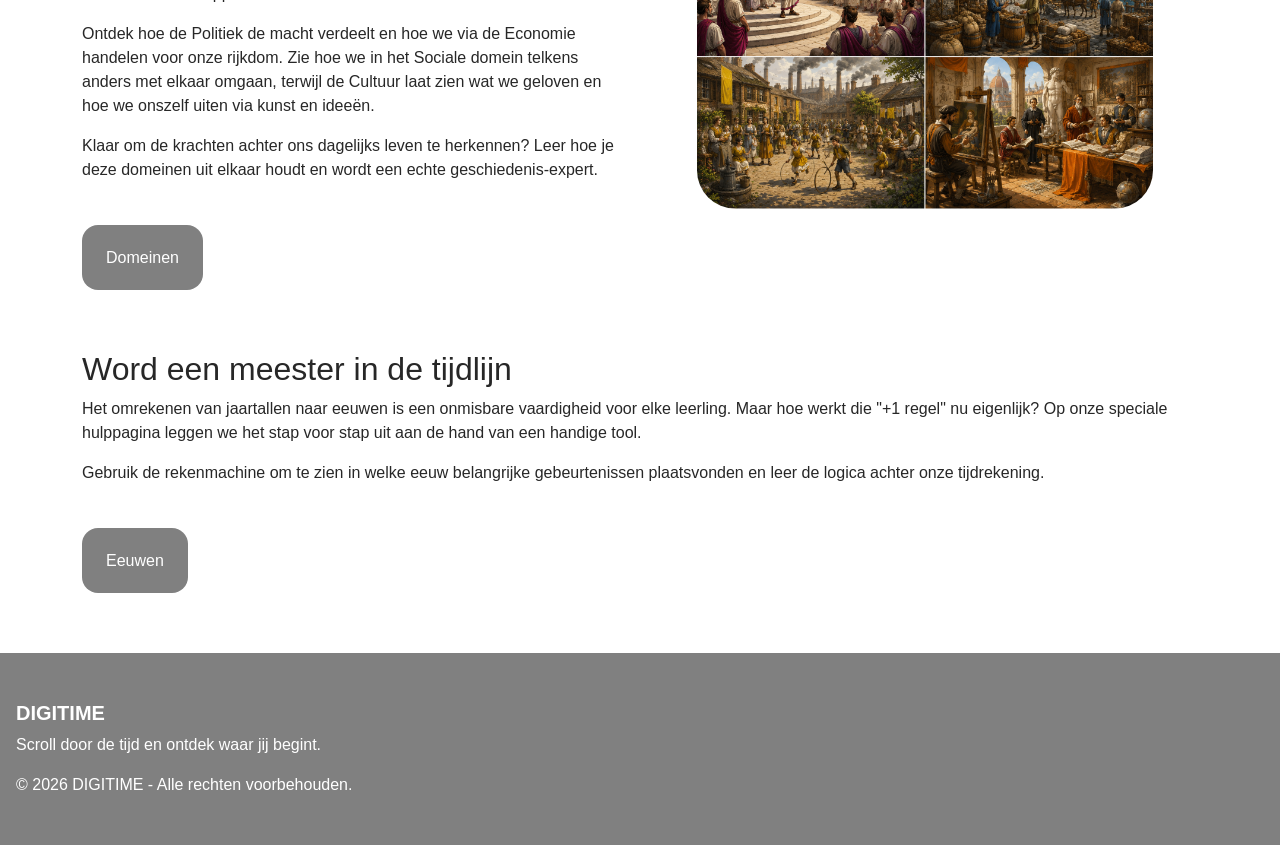
==== commit 1b561631: "." ====
--- a/index.html
+++ b/index.html
@@ -101,12 +101,12 @@
                     uitgegroeid tot een wereldwijd verbonden samenleving en welke historische krachten de actualiteit
                     van vandaag de dag nog elke seconde beïnvloeden.</p>
             </div>
-            <a class="col-3 col-md-4 col-lg-3 tijdvak" href="">Heden</a>
+            <a class="col-3 col-md-4 col-lg-3 tijdvak" href="subpaginas/heden.html">Heden</a>
         </div>
     </li>
 </ul>
 
-<section class="container pt-5 mt-5">
+<section class="container pt-5">
     <div class="row">
         <div class="container-fluid col-12 col-lg-6 my-md-auto">
             <div class="row">
@@ -147,6 +147,21 @@
     </div>
 </section>
 
+<section class="mt-5 container">
+    <h2>Word een meester in de tijdlijn</h2>
+    <p>
+        Het omrekenen van jaartallen naar eeuwen is een onmisbare vaardigheid voor elke leerling. Maar hoe werkt die "+1
+        regel" nu eigenlijk? Op onze speciale hulppagina leggen we het stap voor stap uit aan de hand van een handige
+        tool.
+    </p>
+    <p class="pb-5">
+        Gebruik de rekenmachine om te zien in welke eeuw belangrijke gebeurtenissen plaatsvonden en leer de logica achter onze tijdrekening.
+    </p>
+    <div class="col-12 d-flex d-lg-block justify-content-center">
+        <a href="subpaginas/eeuwen.html" id="eeuwen">Eeuwen</a>
+    </div>
+</section>
+
 <footer class="ps-3 mt-5 py-5">
     <h5 class="fw-bold">DIGITIME</h5>
     <p>Scroll door de tijd en ontdek waar jij begint.</p>
--- a/style/Main.css
+++ b/style/Main.css
@@ -79,7 +79,7 @@
         border: 0;
     }
 
-    #domeinen {
+    #domeinen, #start, #eeuwen {
         font-size: 1rem;
         color: white;
         text-decoration: none;
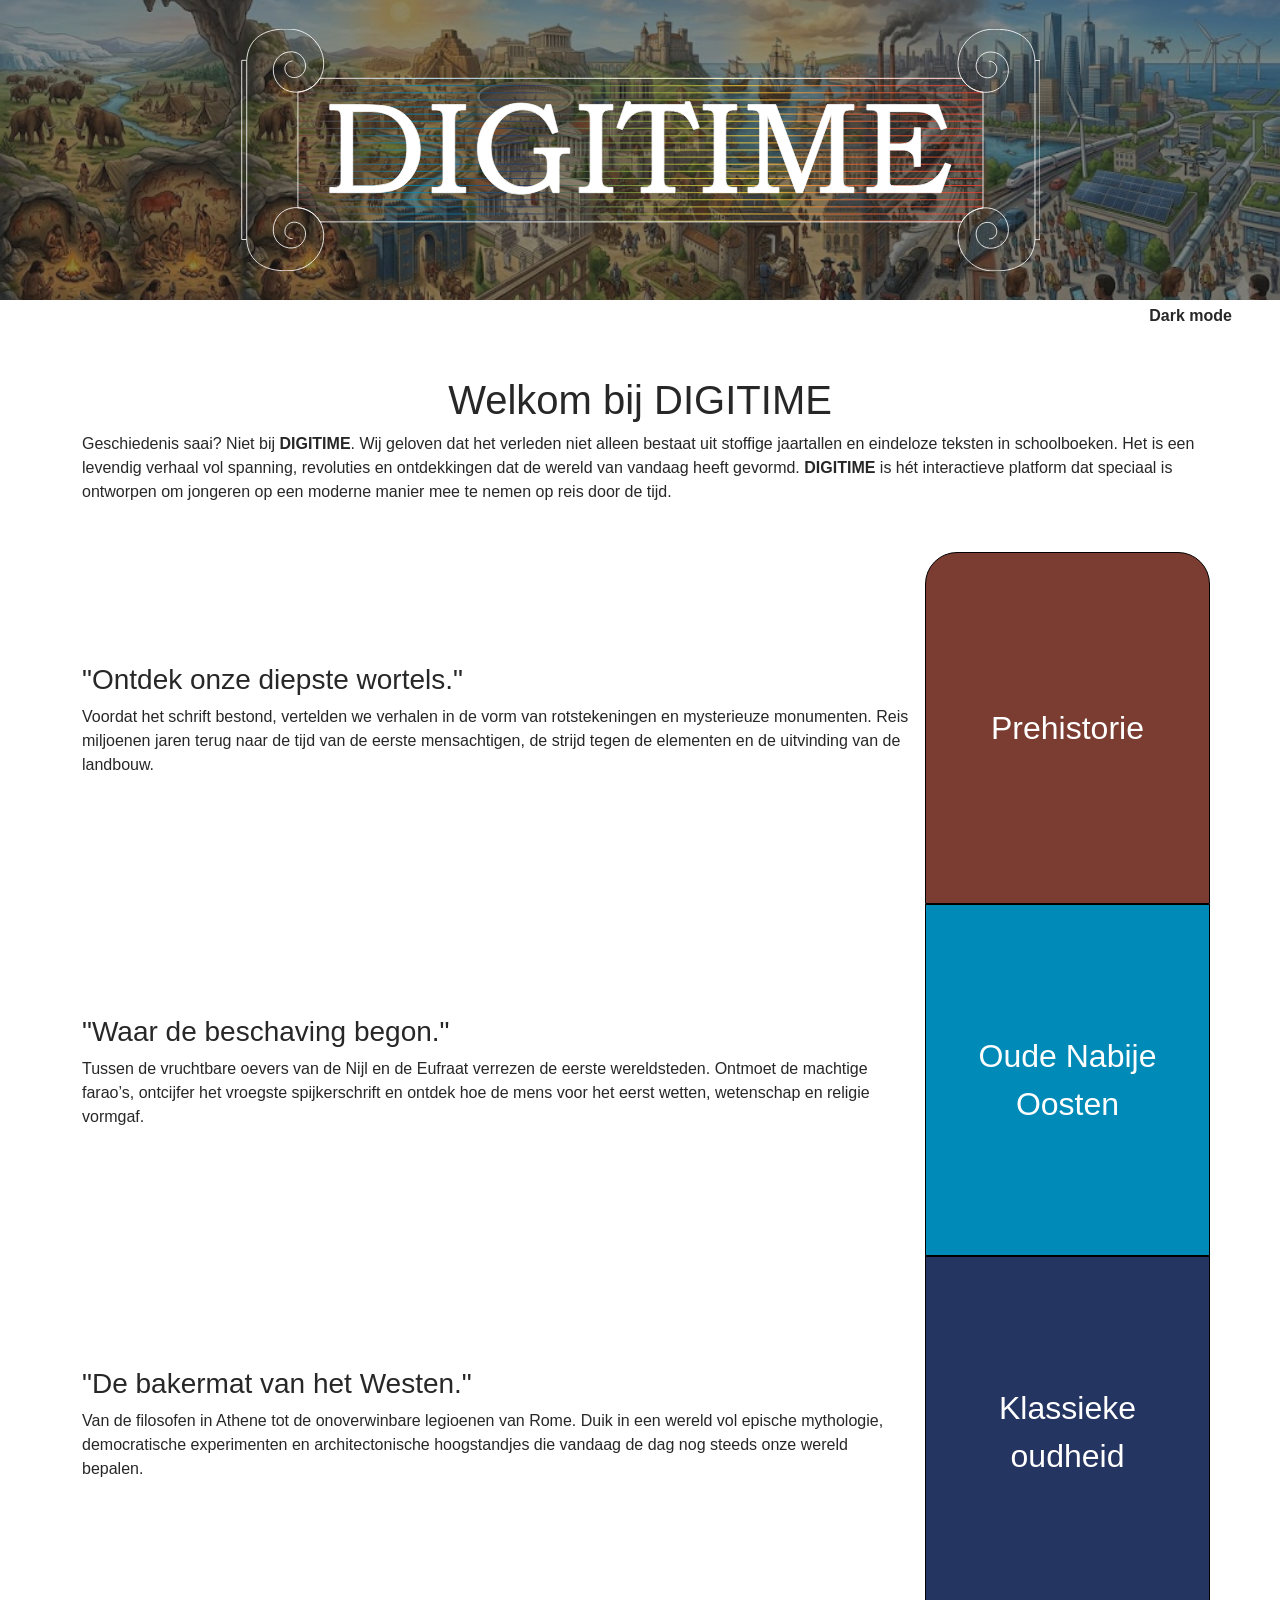
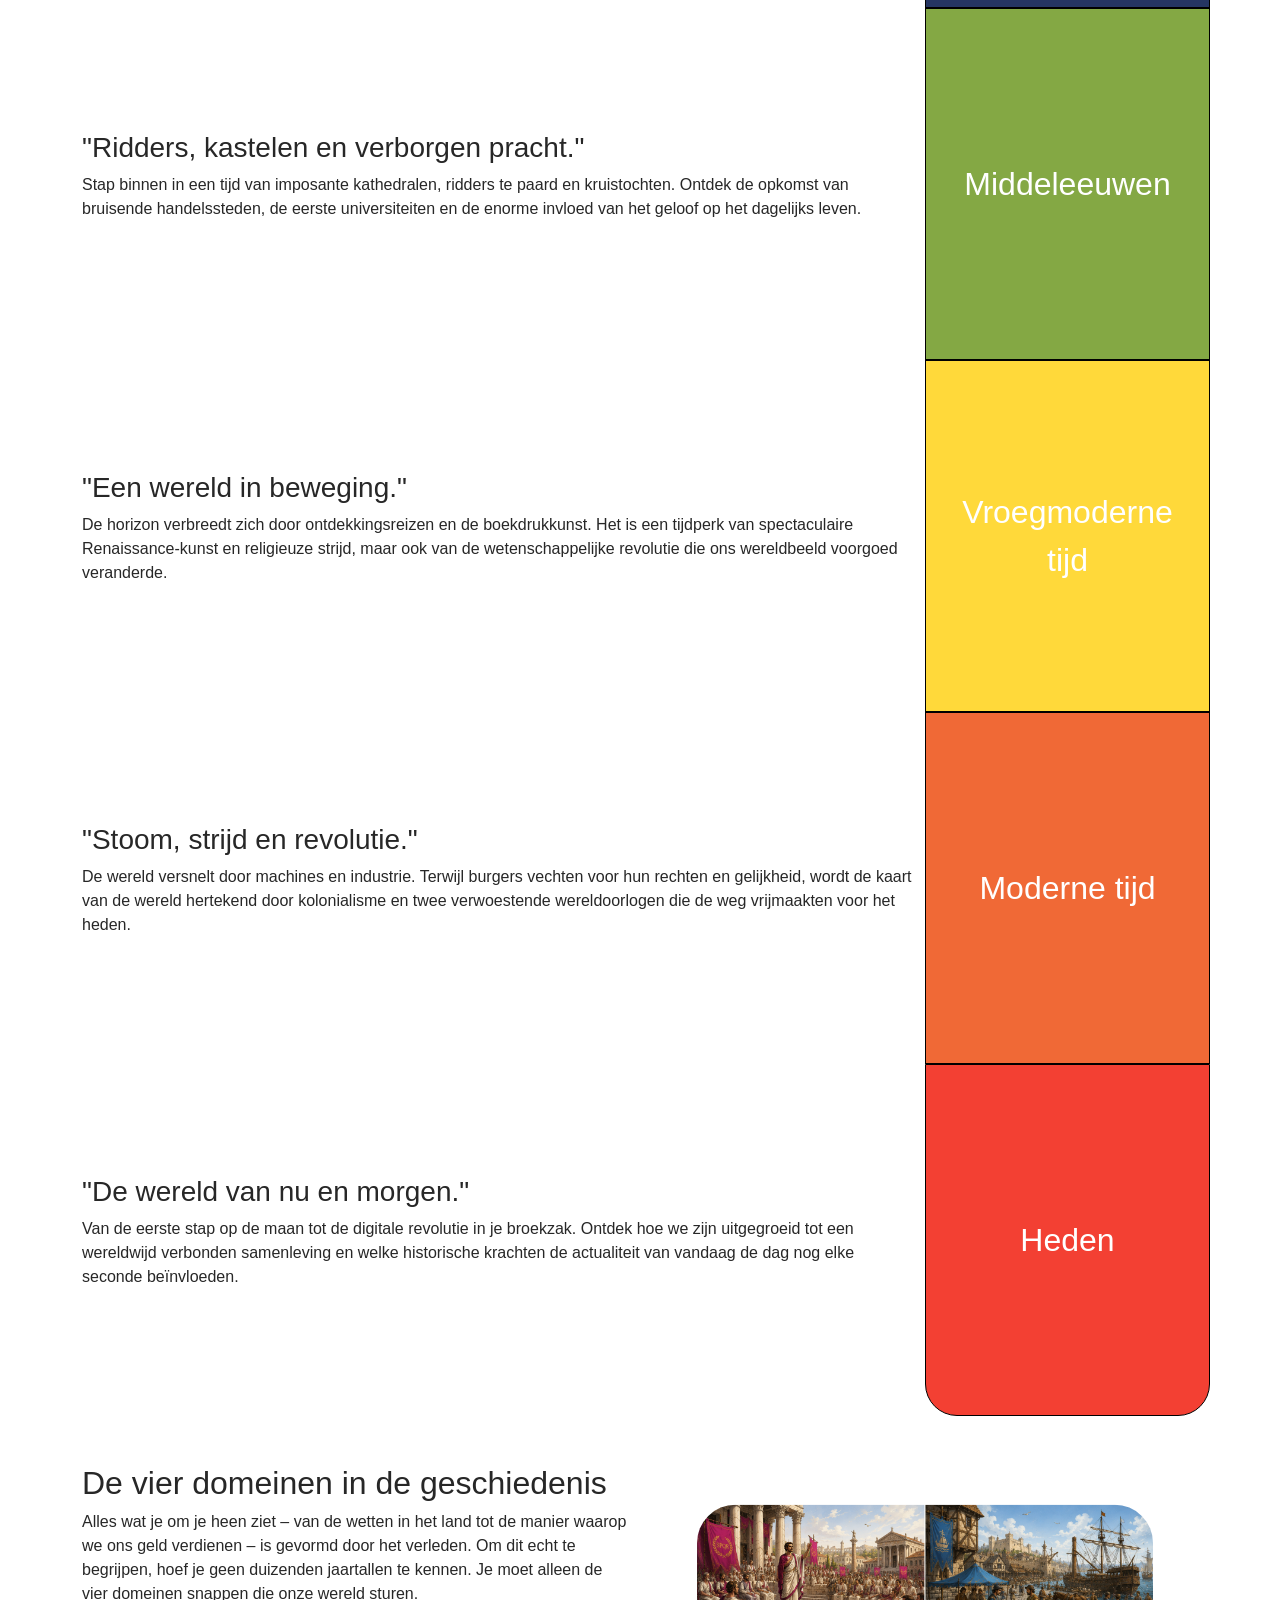
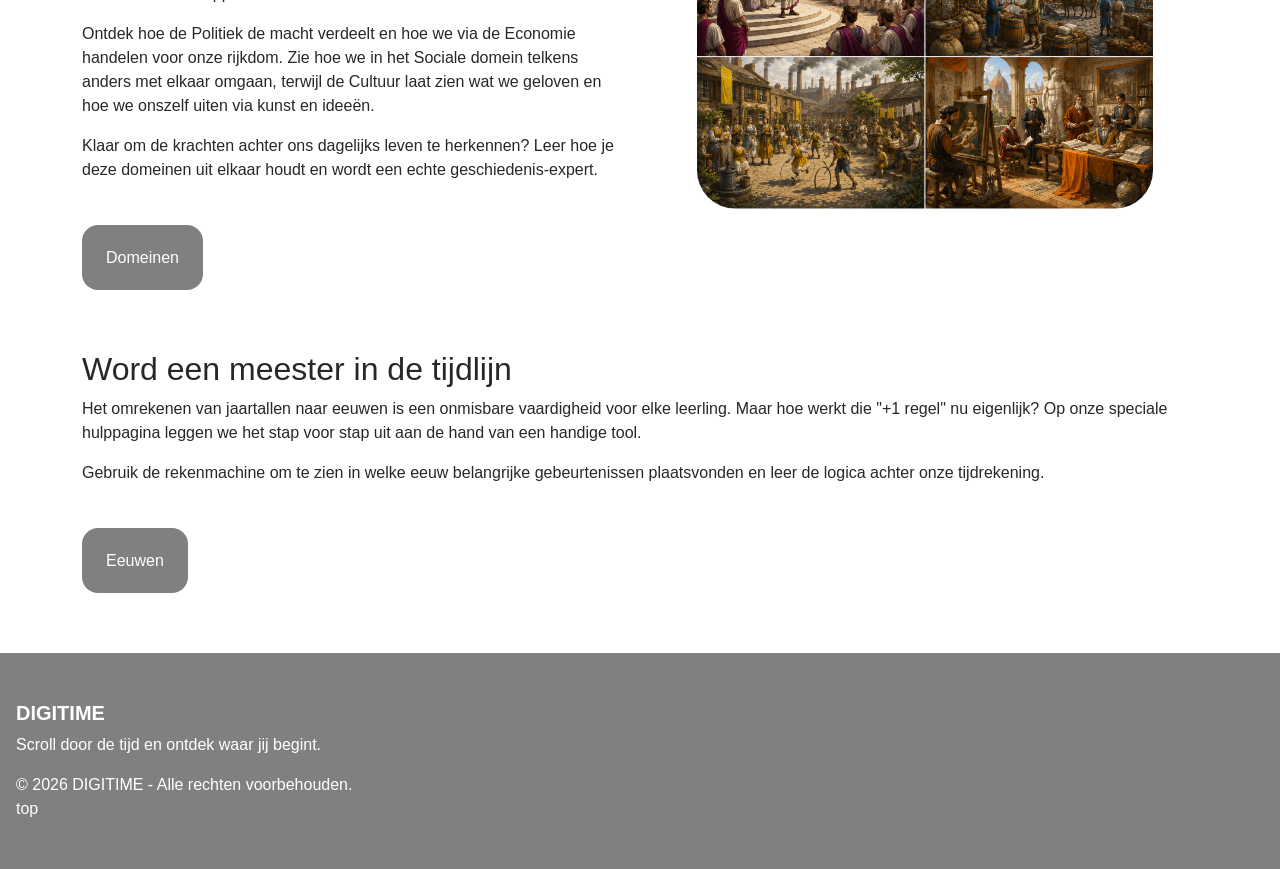
==== commit 1f40589e: "." ====
--- a/index.html
+++ b/index.html
@@ -166,6 +166,7 @@
     <h5 class="fw-bold">DIGITIME</h5>
     <p>Scroll door de tijd en ontdek waar jij begint.</p>
     <p class="mb-0">&copy; 2026 DIGITIME - Alle rechten voorbehouden.</p>
+    <a href="#">top</a>
 </footer>
 <script src="js/Darkmode.js"></script>
 </body>
--- a/style/Main.css
+++ b/style/Main.css
@@ -116,6 +116,15 @@
     background-color: grey;
     color: white;
     position: absolute;
+
+    a {
+        color: white;
+        text-decoration: none;
+
+        &:hover {
+            color: #272727;
+        }
+    }
 }
 
 #tijdlijn {
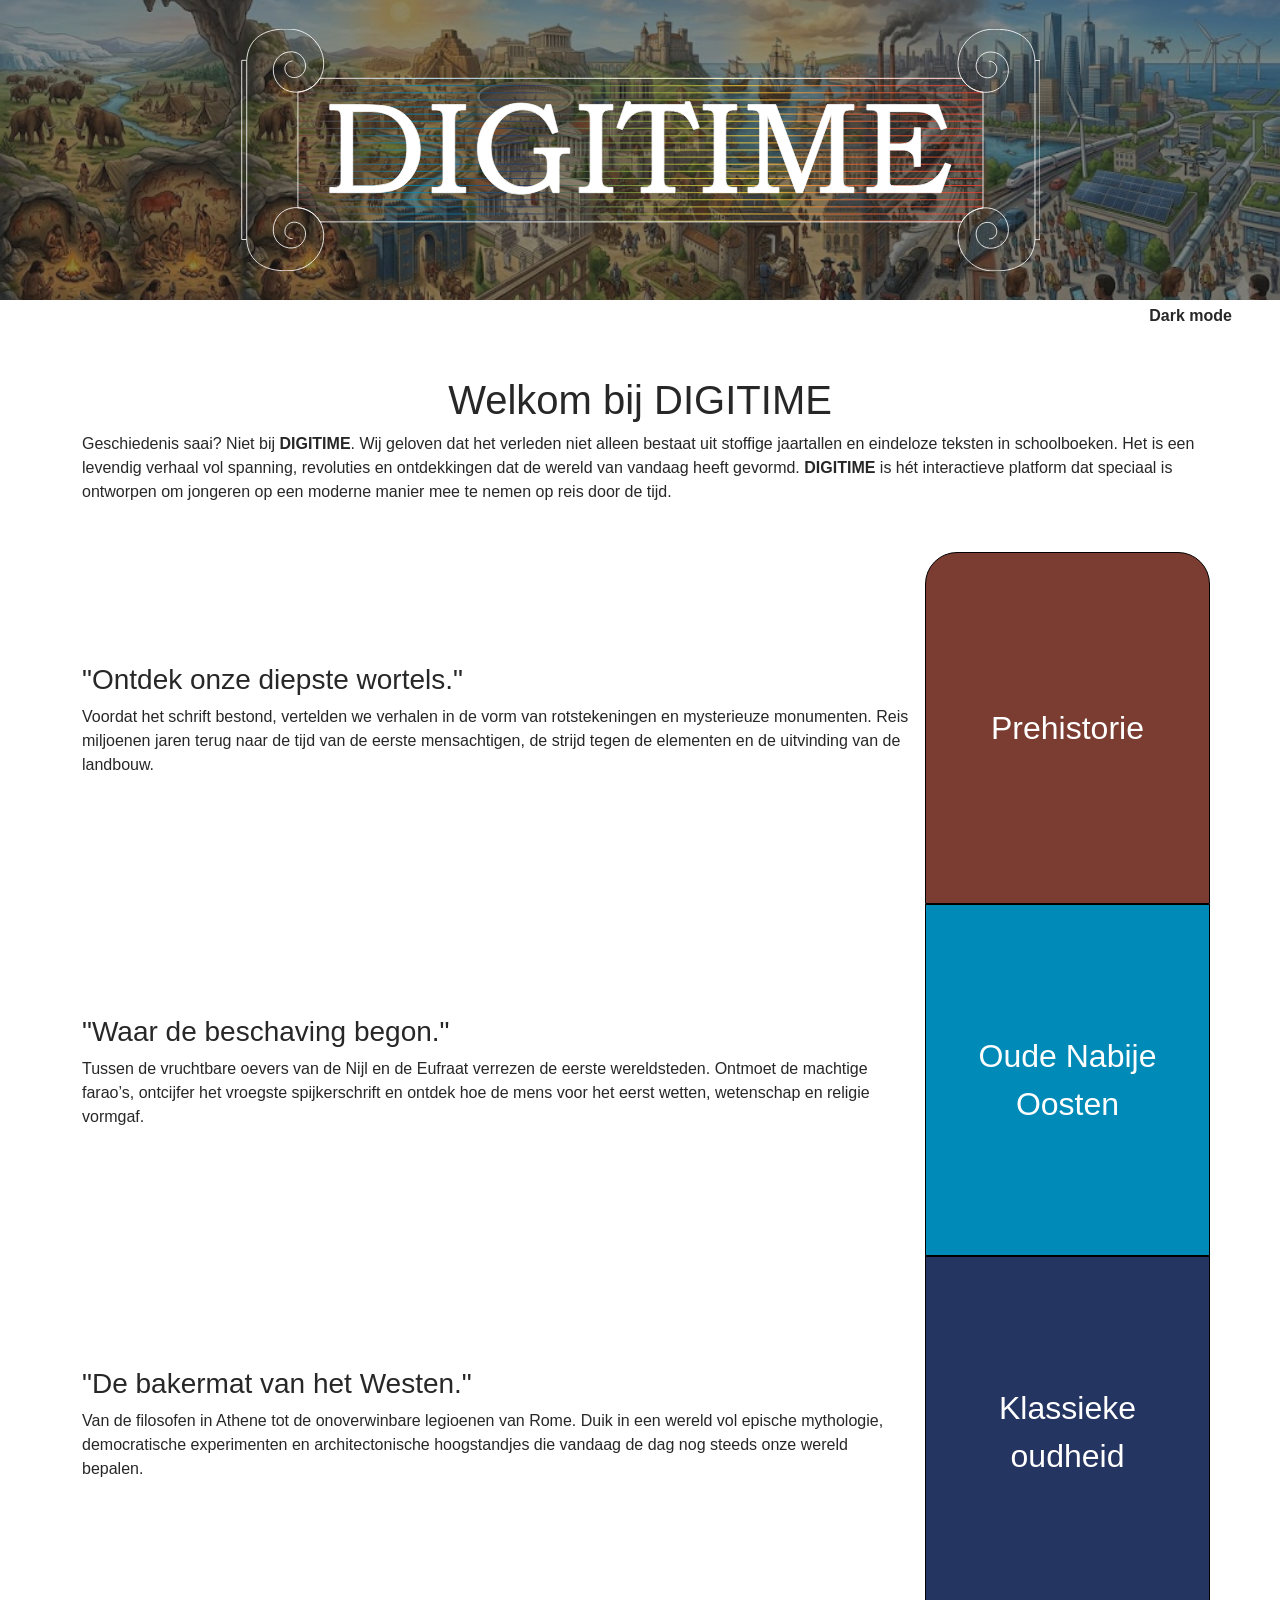
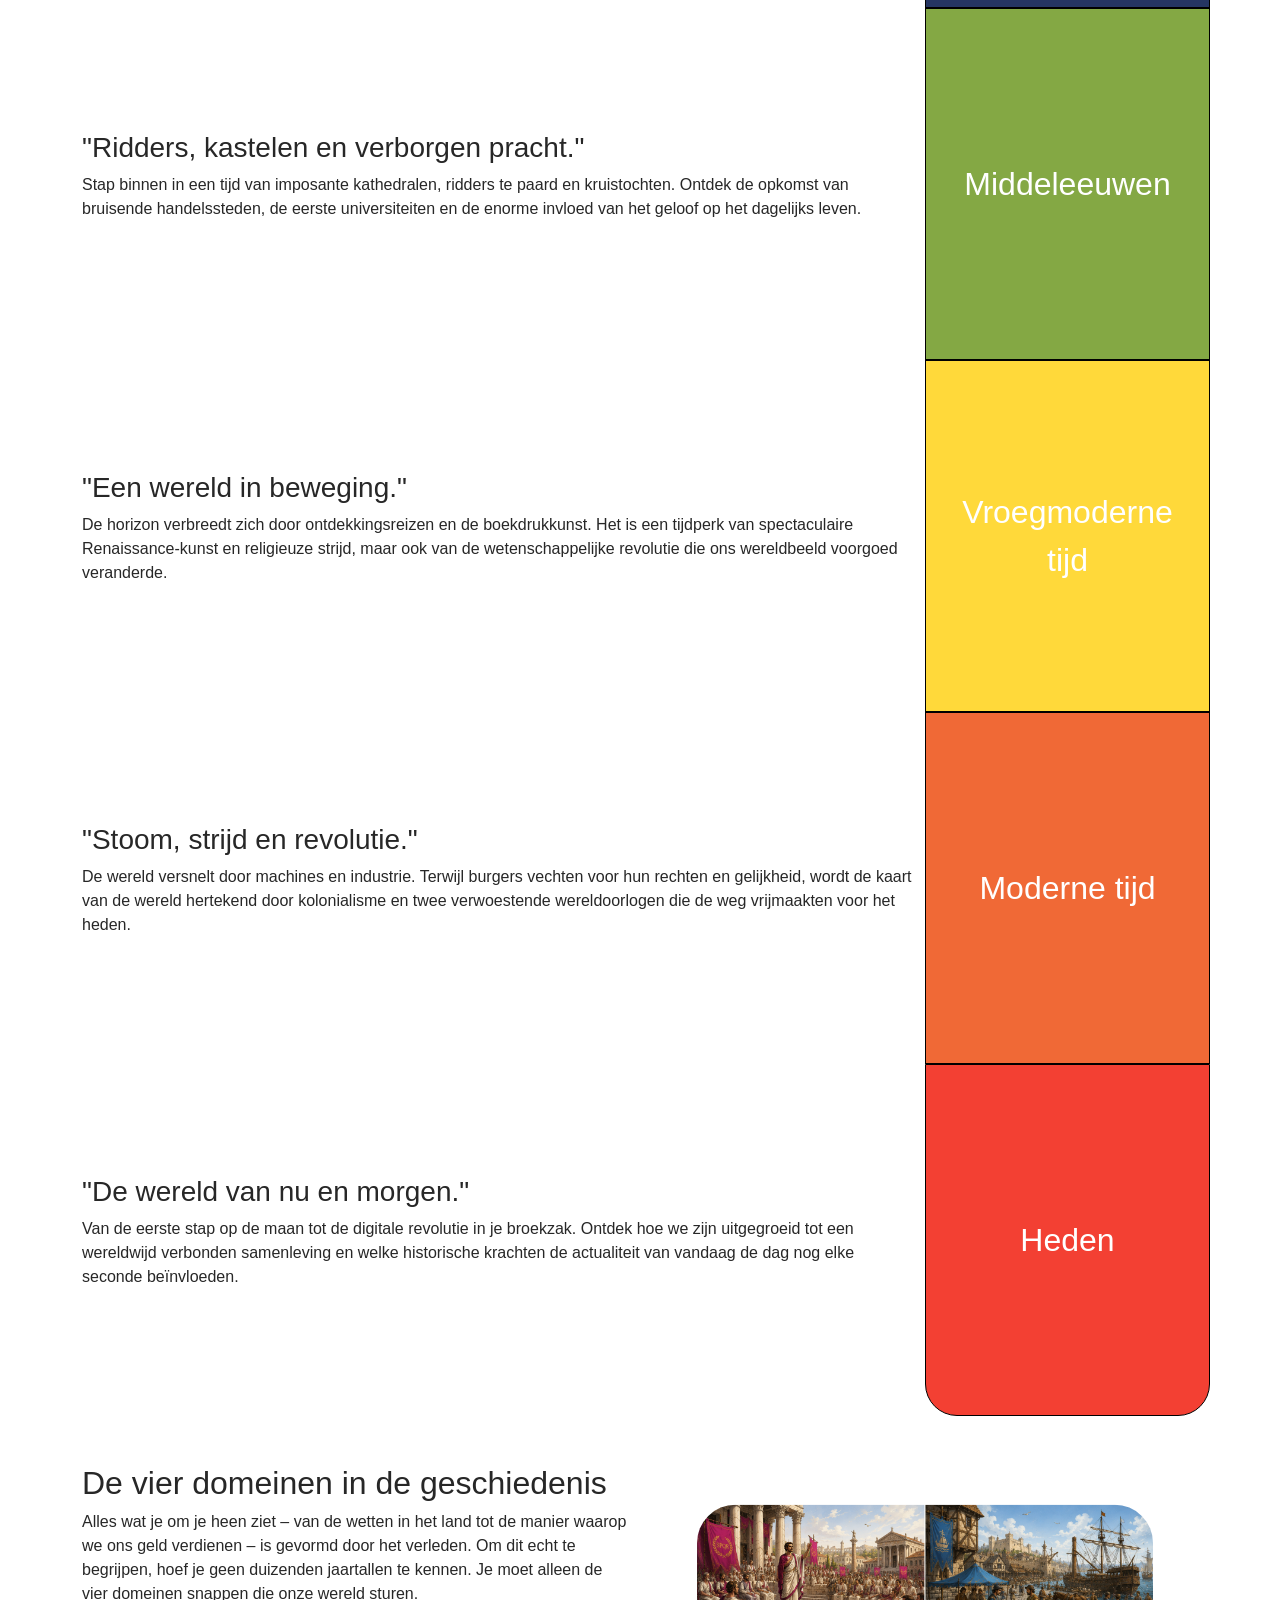
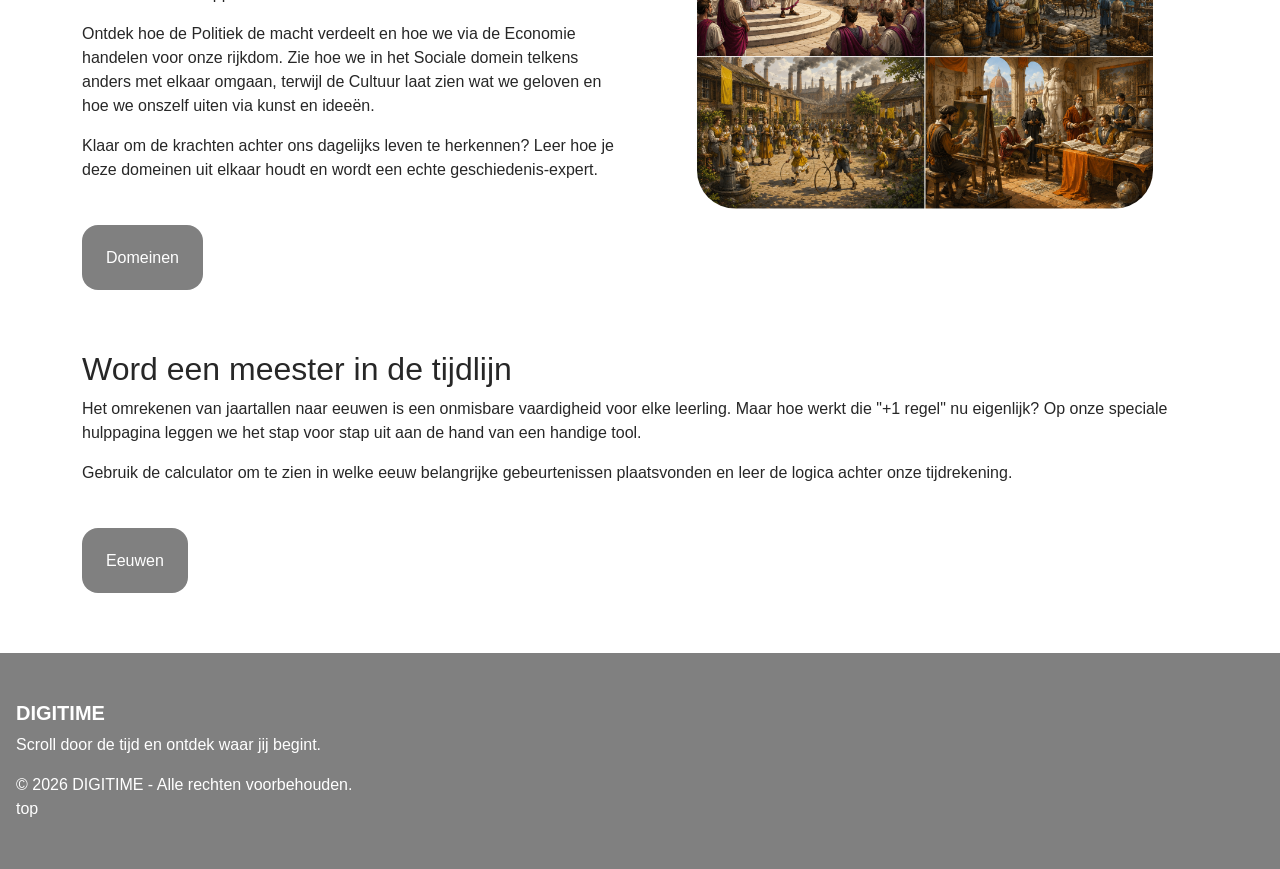
==== commit 0663d2c9: "." ====
--- a/index.html
+++ b/index.html
@@ -155,7 +155,7 @@
         tool.
     </p>
     <p class="pb-5">
-        Gebruik de rekenmachine om te zien in welke eeuw belangrijke gebeurtenissen plaatsvonden en leer de logica achter onze tijdrekening.
+        Gebruik de calculator om te zien in welke eeuw belangrijke gebeurtenissen plaatsvonden en leer de logica achter onze tijdrekening.
     </p>
     <div class="col-12 d-flex d-lg-block justify-content-center">
         <a href="subpaginas/eeuwen.html" id="eeuwen">Eeuwen</a>
